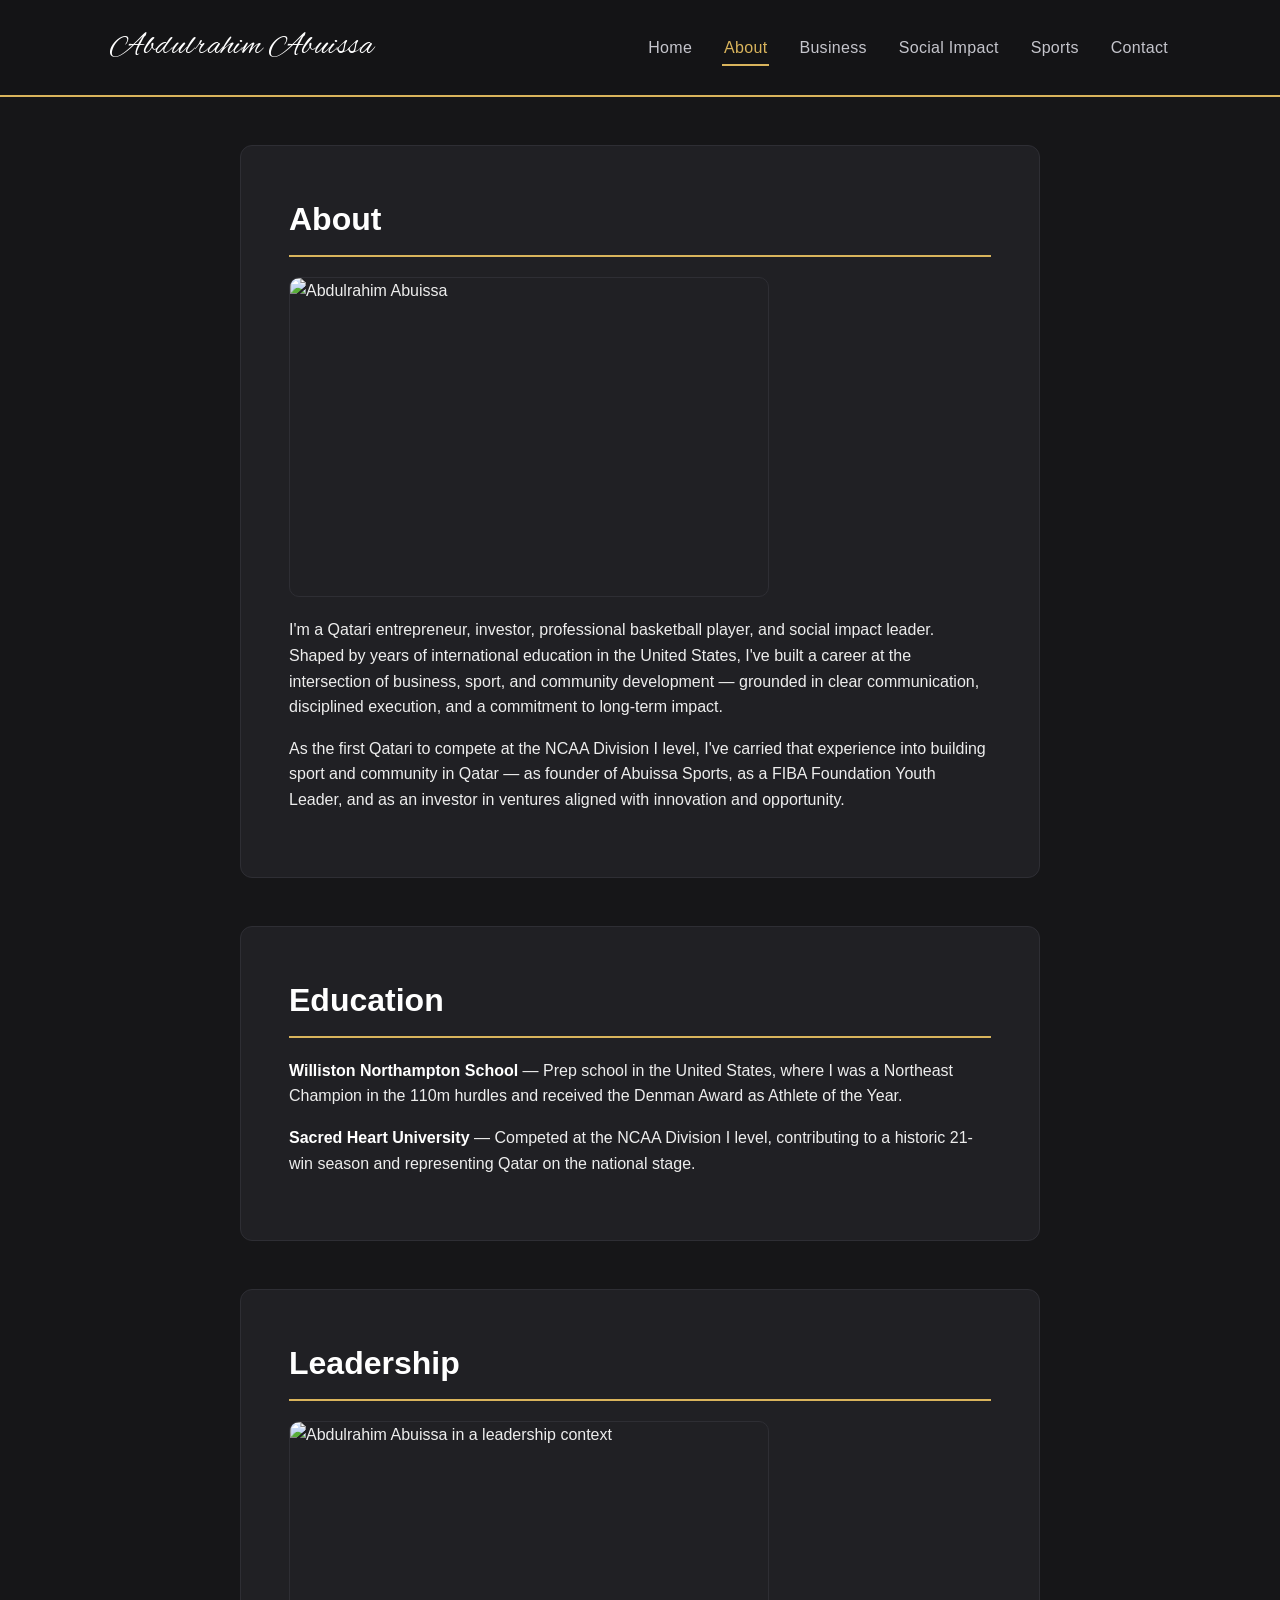
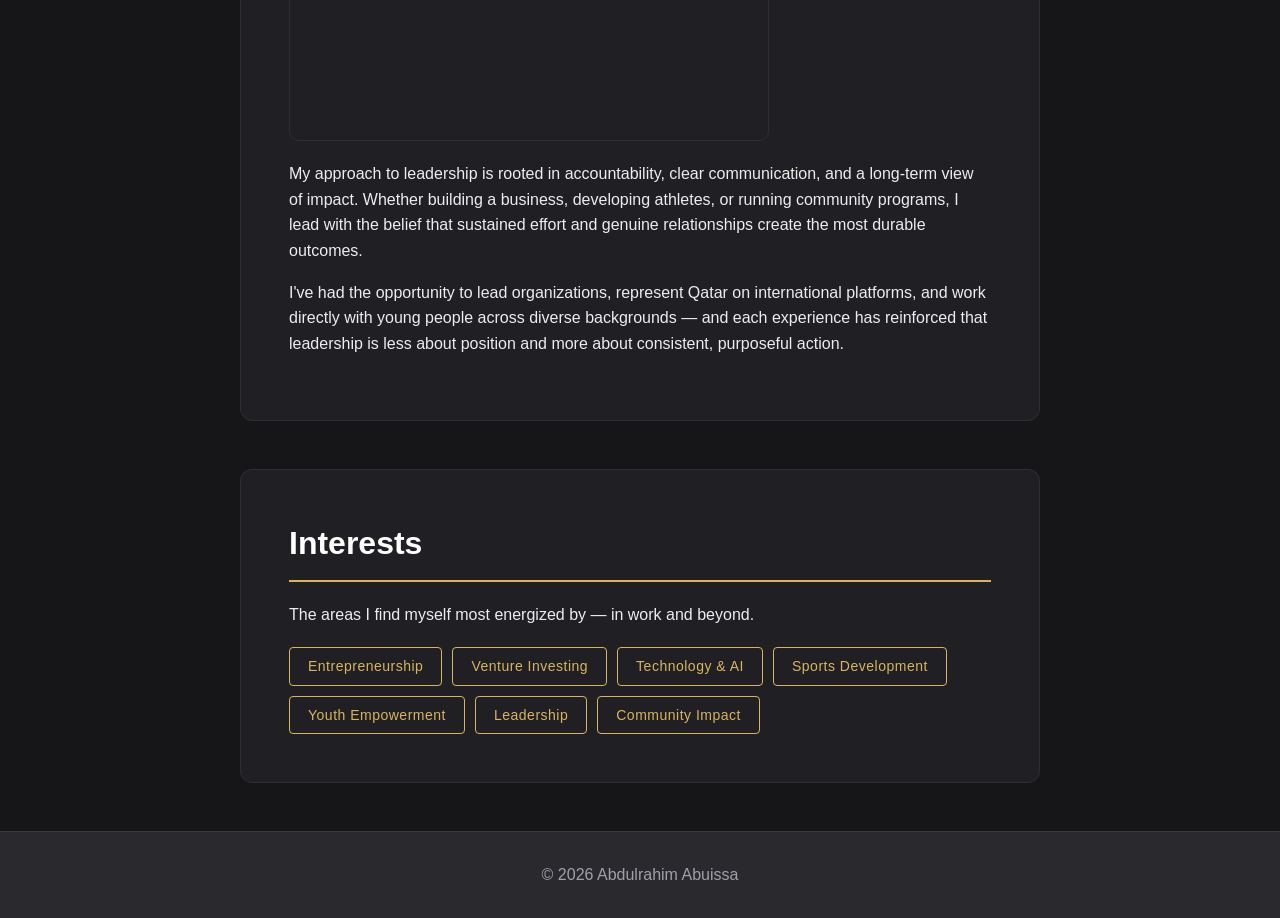
==== about.html @ ff124ee8 "add pages" ====
<!DOCTYPE html>
<html lang="en">
<head>
    <meta charset="UTF-8">
    <meta name="viewport" content="width=device-width, initial-scale=1.0">
    <title>About — Abdulrahim Abuissa</title>
    <link rel="stylesheet" href="styles.css">
    <link rel="icon" href="favicon.svg" type="image/svg+xml">
    <link href="https://fonts.googleapis.com/css2?family=Oswald:wght@600;700&family=Anton&family=Bebas+Neue&display=swap" rel="stylesheet">
    <link href="https://fonts.googleapis.com/css2?family=Alex+Brush&display=swap" rel="stylesheet">
</head>
<body>

    <header>
        <nav>
            <a href="index.html" class="logo">Abdulrahim Abuissa</a>
            <ul class="nav-links">
                <li><a href="index.html">Home</a></li>
                <li><a href="about.html" class="active">About</a></li>
                <li><a href="business.html">Business</a></li>
                <li><a href="social-impact.html">Social Impact</a></li>
                <li><a href="sports.html">Sports</a></li>
                <li><a href="contact.html">Contact</a></li>
            </ul>
        </nav>
    </header>

    <main>
        <section class="section contact-panel">
            <h2>About</h2>
            <img src="images/formal.JPG" alt="Abdulrahim Abuissa" class="about-img">
            <p>I'm a Qatari entrepreneur, investor, professional basketball player, and social impact leader. Shaped by years of international education in the United States, I've built a career at the intersection of business, sport, and community development — grounded in clear communication, disciplined execution, and a commitment to long-term impact.</p>
            <p>As the first Qatari to compete at the NCAA Division I level, I've carried that experience into building sport and community in Qatar — as founder of Abuissa Sports, as a FIBA Foundation Youth Leader, and as an investor in ventures aligned with innovation and opportunity.</p>
        </section>

        <section class="section contact-panel">
            <h2>Education</h2>
            <p><strong style="color:#FFFFFF;">Williston Northampton School</strong> — Prep school in the United States, where I was a Northeast Champion in the 110m hurdles and received the Denman Award as Athlete of the Year.</p>
            <p><strong style="color:#FFFFFF;">Sacred Heart University</strong> — Competed at the NCAA Division I level, contributing to a historic 21-win season and representing Qatar on the national stage.</p>
        </section>

        <section class="section contact-panel">
            <h2>Leadership</h2>
            <img src="images/bfg2.JPG" alt="Abdulrahim Abuissa in a leadership context" class="about-img">
            <p>My approach to leadership is rooted in accountability, clear communication, and a long-term view of impact. Whether building a business, developing athletes, or running community programs, I lead with the belief that sustained effort and genuine relationships create the most durable outcomes.</p>
            <p>I've had the opportunity to lead organizations, represent Qatar on international platforms, and work directly with young people across diverse backgrounds — and each experience has reinforced that leadership is less about position and more about consistent, purposeful action.</p>
        </section>

        <section class="section contact-panel">
            <h2>Interests</h2>
            <p>The areas I find myself most energized by — in work and beyond.</p>
            <div class="tags">
                <span class="tag">Entrepreneurship</span>
                <span class="tag">Venture Investing</span>
                <span class="tag">Technology &amp; AI</span>
                <span class="tag">Sports Development</span>
                <span class="tag">Youth Empowerment</span>
                <span class="tag">Leadership</span>
                <span class="tag">Community Impact</span>
            </div>
        </section>
    </main>

    <footer>
        <p>&copy; 2026 Abdulrahim Abuissa</p>
    </footer>

</body>
</html>
---- styles.css ----
/* ===== Base ===== */
* {
    margin: 0;
    padding: 0;
    box-sizing: border-box;
}

body {
    font-family: 'Helvetica Neue', Arial, sans-serif;
    background-color: #161618;
    color: #EDEDED;
    line-height: 1.6;
}

/* ===== Header / Nav ===== */
header {
    background-color: #141416;
    border-bottom: 2px solid #D9B45C;
    position: sticky;
    top: 0;
    z-index: 100;
}

nav {
    display: flex;
    justify-content: space-between;
    align-items: center;
    max-width: 1100px;
    margin: 0 auto;
    padding: 22px 20px;
}

.logo {
    color: #FFFFFF;
    font-family: 'Alex Brush', cursive;
    font-size: 32px;
    text-decoration: none;
    letter-spacing: 0.5px;
}

.nav-links {
    display: flex;
    list-style: none;
    gap: 28px;
    margin: 0;
    padding: 0;
}

.nav-links li {
    list-style: none;
}

.nav-links a {
    color: #C5C5CC;
    text-decoration: none;
    font-size: 16px;
    font-weight: 500;
    letter-spacing: 0.3px;
    padding: 6px 2px;
    position: relative;
    transition: color 0.2s;
}

.nav-links a:hover {
    color: #D9B45C;
}

.nav-links a::after {
    content: "";
    position: absolute;
    left: 0;
    bottom: -4px;
    width: 0;
    height: 2px;
    background-color: #D9B45C;
    transition: width 0.2s;
}

.nav-links a:hover::after {
    width: 100%;
}

.nav-links a.active {
    color: #D9B45C;
}

.nav-links a.active::after {
    width: 100%;
}
/* ===== Hero ===== */
.hero {
    max-width: 100%;
    margin: 0 auto;
    padding: 140px 20px;
    text-align: center;
    background-image: linear-gradient(rgba(20, 20, 22, 0.65), rgba(20, 20, 22, 0.78)), url('images/hero.JPG');
    background-size: cover;
    background-position: center 20%;
}

.eyebrow {
    color: #D9B45C;
    text-transform: uppercase;
    letter-spacing: 2px;
    font-size: 14px;
    margin-bottom: 16px;
}

.hero h1 {
    font-family: 'Anton', sans-serif;
    font-size: 80px;
    letter-spacing: 1px;
    text-transform: uppercase;
    color: #FFFFFF;
    margin-bottom: 16px;
}

.hero-tagline {
    font-size: 20px;
    color: #A0A0A8;
    max-width: 600px;
    margin: 0 auto 32px;
}

.btn {
    display: inline-block;
    background-color: #D9B45C;
    color: #FFFFFF;
    padding: 14px 32px;
    border-radius: 6px;
    text-decoration: none;
    font-weight: bold;
    transition: background-color 0.2s;
}

.btn:hover {
    background-color: #c75f1f;
}

/* ===== Highlights (Grid) ===== */
.highlights {
    display: grid;
    grid-template-columns: repeat(auto-fit, minmax(250px, 1fr));
    gap: 24px;
    max-width: 1100px;
    margin: 0 auto;
    padding: 0 20px 100px;
}

.card {
    background-color: #242428;
    border: 1px solid #3A3A40;
    border-top: 3px solid #D9B45C;
    border-radius: 8px;
    padding: 32px;
    text-align: center;
}

.card h3 {
    color: #D9B45C;
    font-size: 28px;
    margin-bottom: 12px;
}

.card p {
    color: #A0A0A8;
}

/* ===== Content sections (for about/contact) ===== */
.section {
    max-width: 800px;
    margin: 0 auto;
    padding: 60px 20px;
}

.section h2 {
    color: #FFFFFF;
    font-size: 32px;
    margin-bottom: 20px;
    border-bottom: 2px solid #D9B45C;
    padding-bottom: 10px;
}

.section p {
    margin-bottom: 16px;
    color: #EDEDED;
}

/* ===== Footer ===== */
footer {
    background-color: #2A2A2E;
    border-top: 1px solid #3A3A40;
    text-align: center;
    padding: 30px;
    color: #A0A0A8;
}

/* ===== Responsive ===== */
@media (max-width: 600px) {
    nav {
        flex-direction: column;
        gap: 16px;
    }

    .nav-links {
        gap: 20px;
    }

    .hero {
    max-width: 100%;
    margin: 0 auto;
    padding: 120px 20px;
    text-align: center;
    background: radial-gradient(circle at 50% 30%, #2A2A2E 0%, #161618 70%);
}

    .hero h1 {
        font-size: 42px;
    }
}
/* ===== Contact form ===== */
.contact-form {
    margin-top: 32px;
    max-width: 700px;
}

.form-row {
    display: flex;
    gap: 20px;
}

.form-field {
    flex: 1;
    display: flex;
    flex-direction: column;
    margin-bottom: 20px;
}

.contact-form label {
    color: #A0A0A8;
    font-size: 14px;
    margin-bottom: 8px;
}

.contact-form input,
.contact-form textarea {
    width: 100%;
    background-color: transparent;
    border: none;
    border-bottom: 1px solid #3A3A40;
    padding: 12px 4px;
    color: #EDEDED;
    font-family: inherit;
    font-size: 16px;
    transition: border-color 0.2s;
}

.contact-form textarea {
    resize: vertical;
}

.contact-form input:focus,
.contact-form textarea:focus {
    outline: none;
    border-bottom-color: #D9B45C;
}

.contact-form button {
    margin-top: 16px;
    border: none;
    cursor: pointer;
    font-size: 16px;
}

/* ===== Contact info / social ===== */
.contact-info {
    margin-top: 56px;
    padding-top: 32px;
    border-top: 1px solid #3A3A40;
    color: #A0A0A8;
}

.contact-info a {
    color: #D9B45C;
    text-decoration: none;
}

.contact-info a:hover {
    text-decoration: underline;
}

.social-links {
    display: flex;
    gap: 16px;
    margin-top: 20px;
}

.social-btn {
    display: inline-block;
    padding: 10px 24px;
    border: 1px solid #D9B45C;
    border-radius: 6px;
    color: #D9B45C !important;
    text-decoration: none !important;
    transition: background-color 0.2s, color 0.2s;
}

.social-btn:hover {
    background-color: #D9B45C;
    color: #FFFFFF !important;
}

/* ===== Responsive form ===== */
@media (max-width: 600px) {
    .form-row {
        flex-direction: column;
        gap: 0;
    }
}
/* ===== Contact panel ===== */
.contact-panel {
    background-color: #202024;
    border: 1px solid #2E2E34;
    border-radius: 12px;
    padding: 48px;
    margin-top: 48px;
    margin-bottom: 48px;
}
/* ===== Tags (interests) ===== */
.tags {
    display: flex;
    flex-wrap: wrap;
    gap: 10px;
    margin-top: 20px;
}

.tag {
    border: 1px solid #D9B45C;
    color: #D9B45C;
    padding: 7px 18px;
    border-radius: 4px;
    font-size: 14px;
    letter-spacing: 0.5px;
}

/* ===== Card link ===== */
.card-link {
    display: inline-block;
    color: #D9B45C;
    text-decoration: none;
    font-size: 14px;
    margin-top: 16px;
    letter-spacing: 0.3px;
}

.card-link:hover {
    text-decoration: underline;
}

/* ===== About page images ===== */
.about-img {
    width: 100%;
    max-width: 480px;
    height: 320px;
    object-fit: cover;
    border-radius: 10px;
    margin: 20px 0;
    display: block;
    border: 1px solid #2E2E34;
    object-position: top;
}
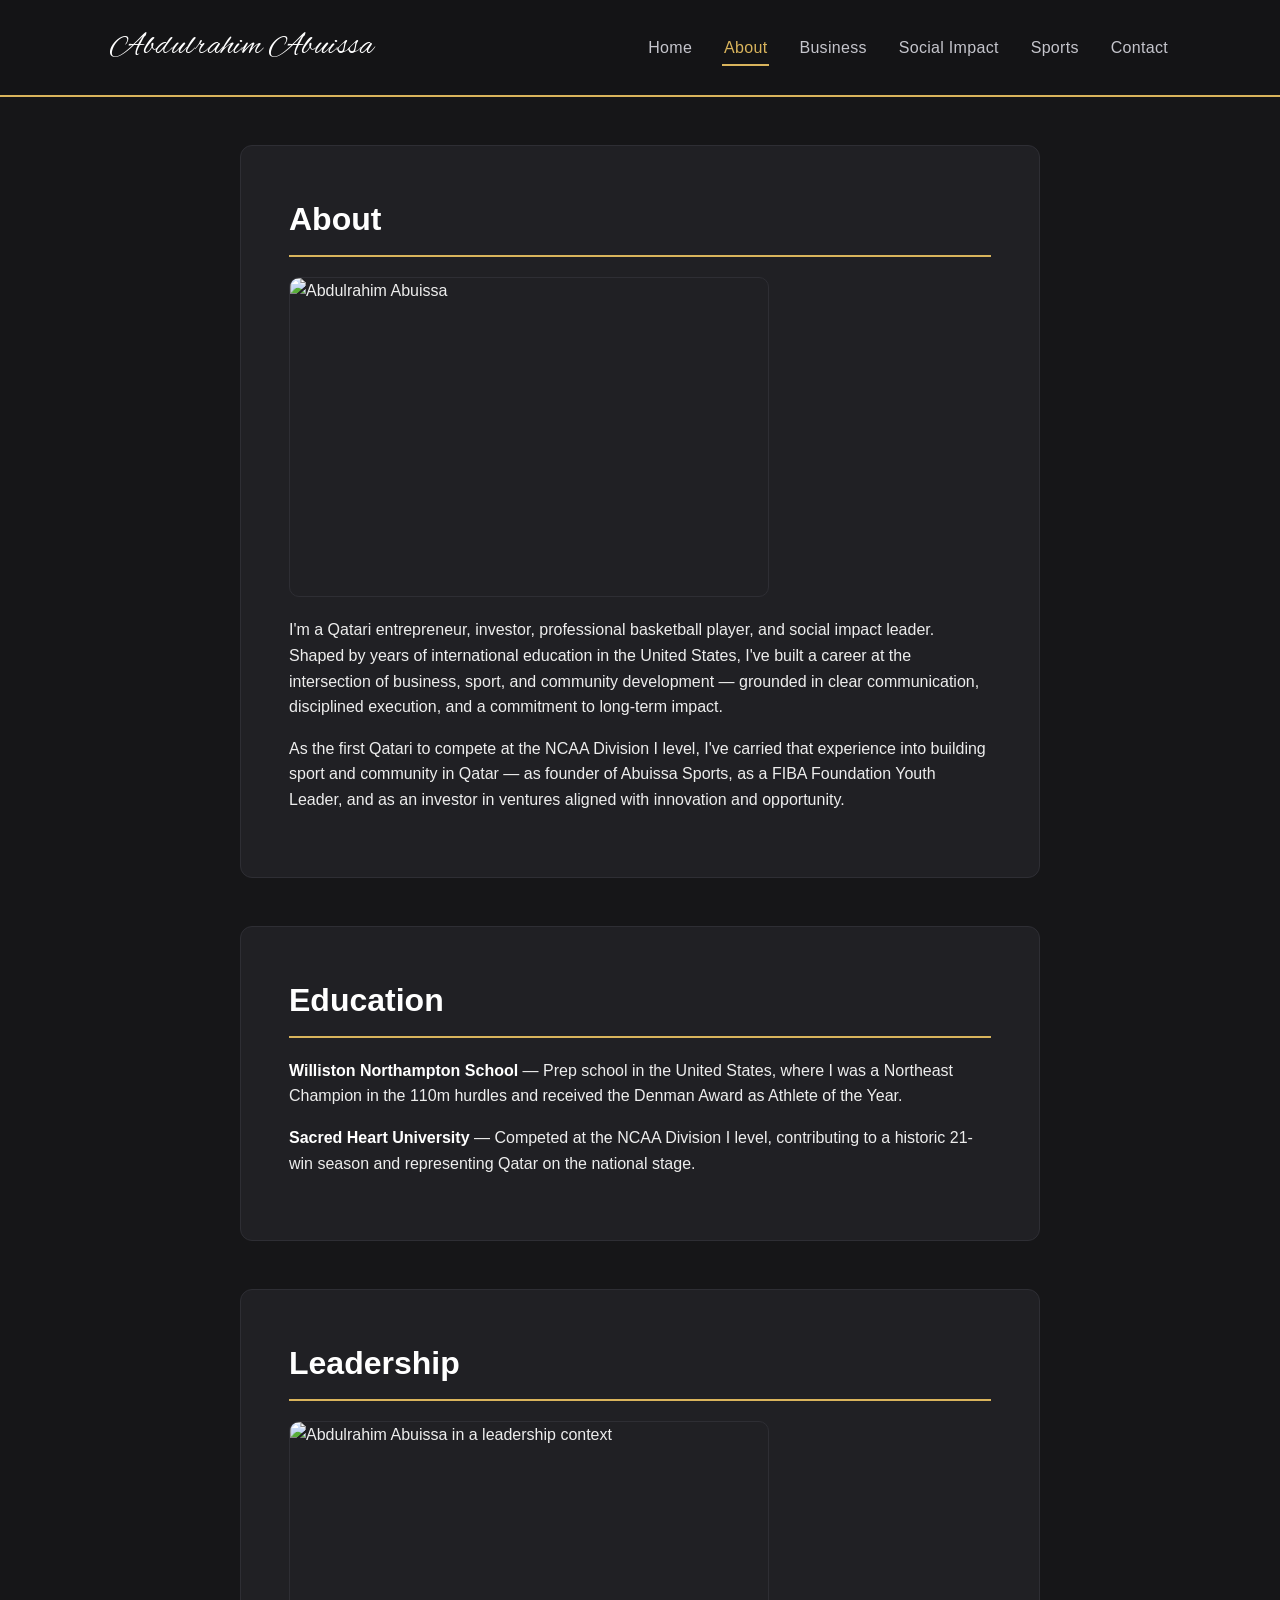
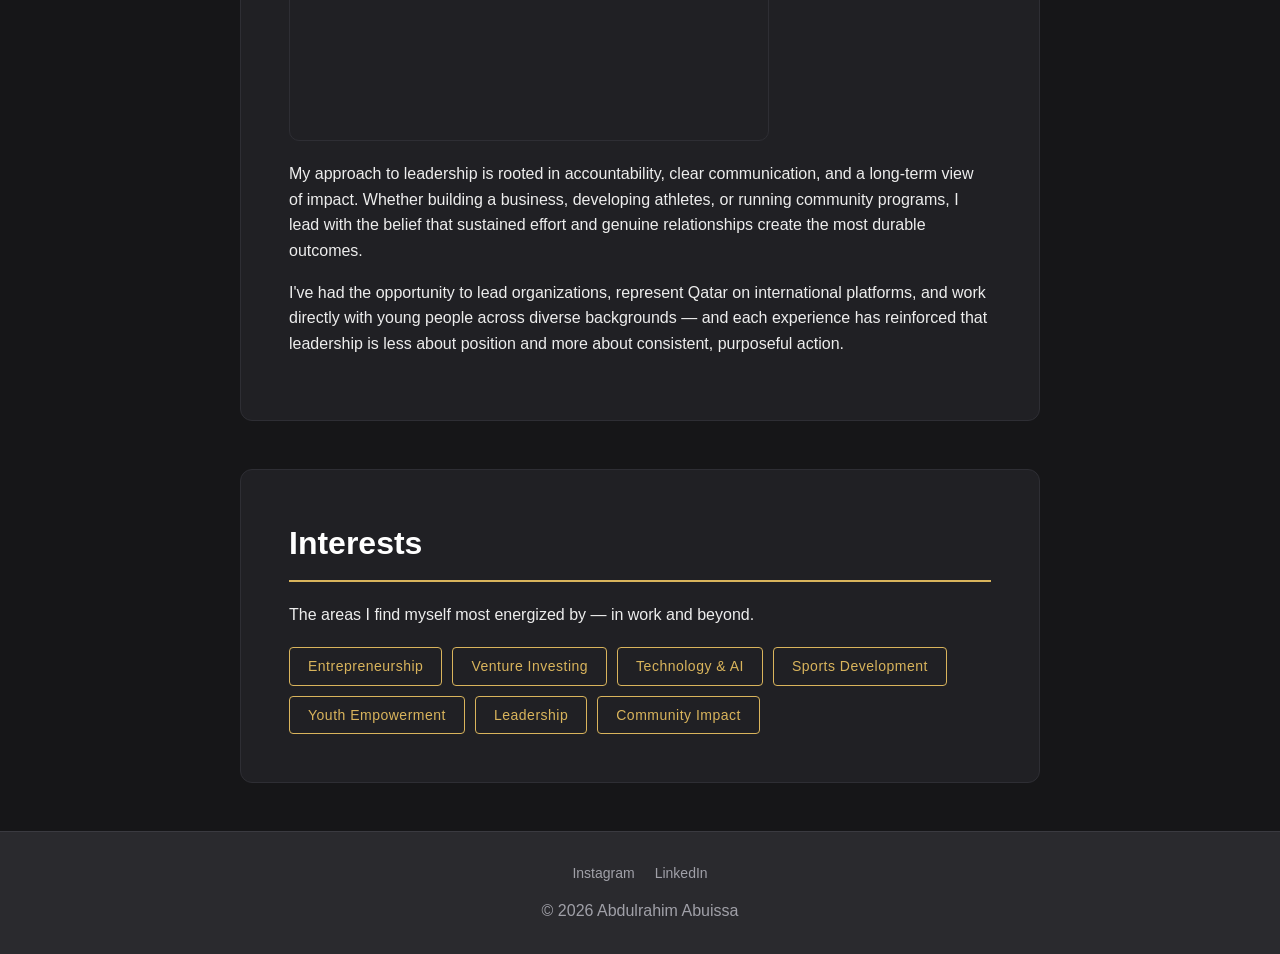
==== commit e586abcf: "footer" ====
--- a/about.html
+++ b/about.html
@@ -62,6 +62,10 @@
     </main>
 
     <footer>
+        <div class="footer-social">
+            <a href="https://www.instagram.com/abdulrahimabuissa/" target="_blank">Instagram</a>
+            <a href="https://www.linkedin.com/in/abdulrahim-abuissa-810137219/" target="_blank">LinkedIn</a>
+        </div>
         <p>&copy; 2026 Abdulrahim Abuissa</p>
     </footer>
 
--- a/styles.css
+++ b/styles.css
@@ -193,6 +193,24 @@
     text-align: center;
     padding: 30px;
     color: #A0A0A8;
+}
+
+.footer-social {
+    display: flex;
+    justify-content: center;
+    gap: 20px;
+    margin-bottom: 14px;
+}
+
+.footer-social a {
+    color: #A0A0A8;
+    text-decoration: none;
+    font-size: 14px;
+    transition: color 0.2s;
+}
+
+.footer-social a:hover {
+    color: #D9B45C;
 }
 
 /* ===== Responsive ===== */
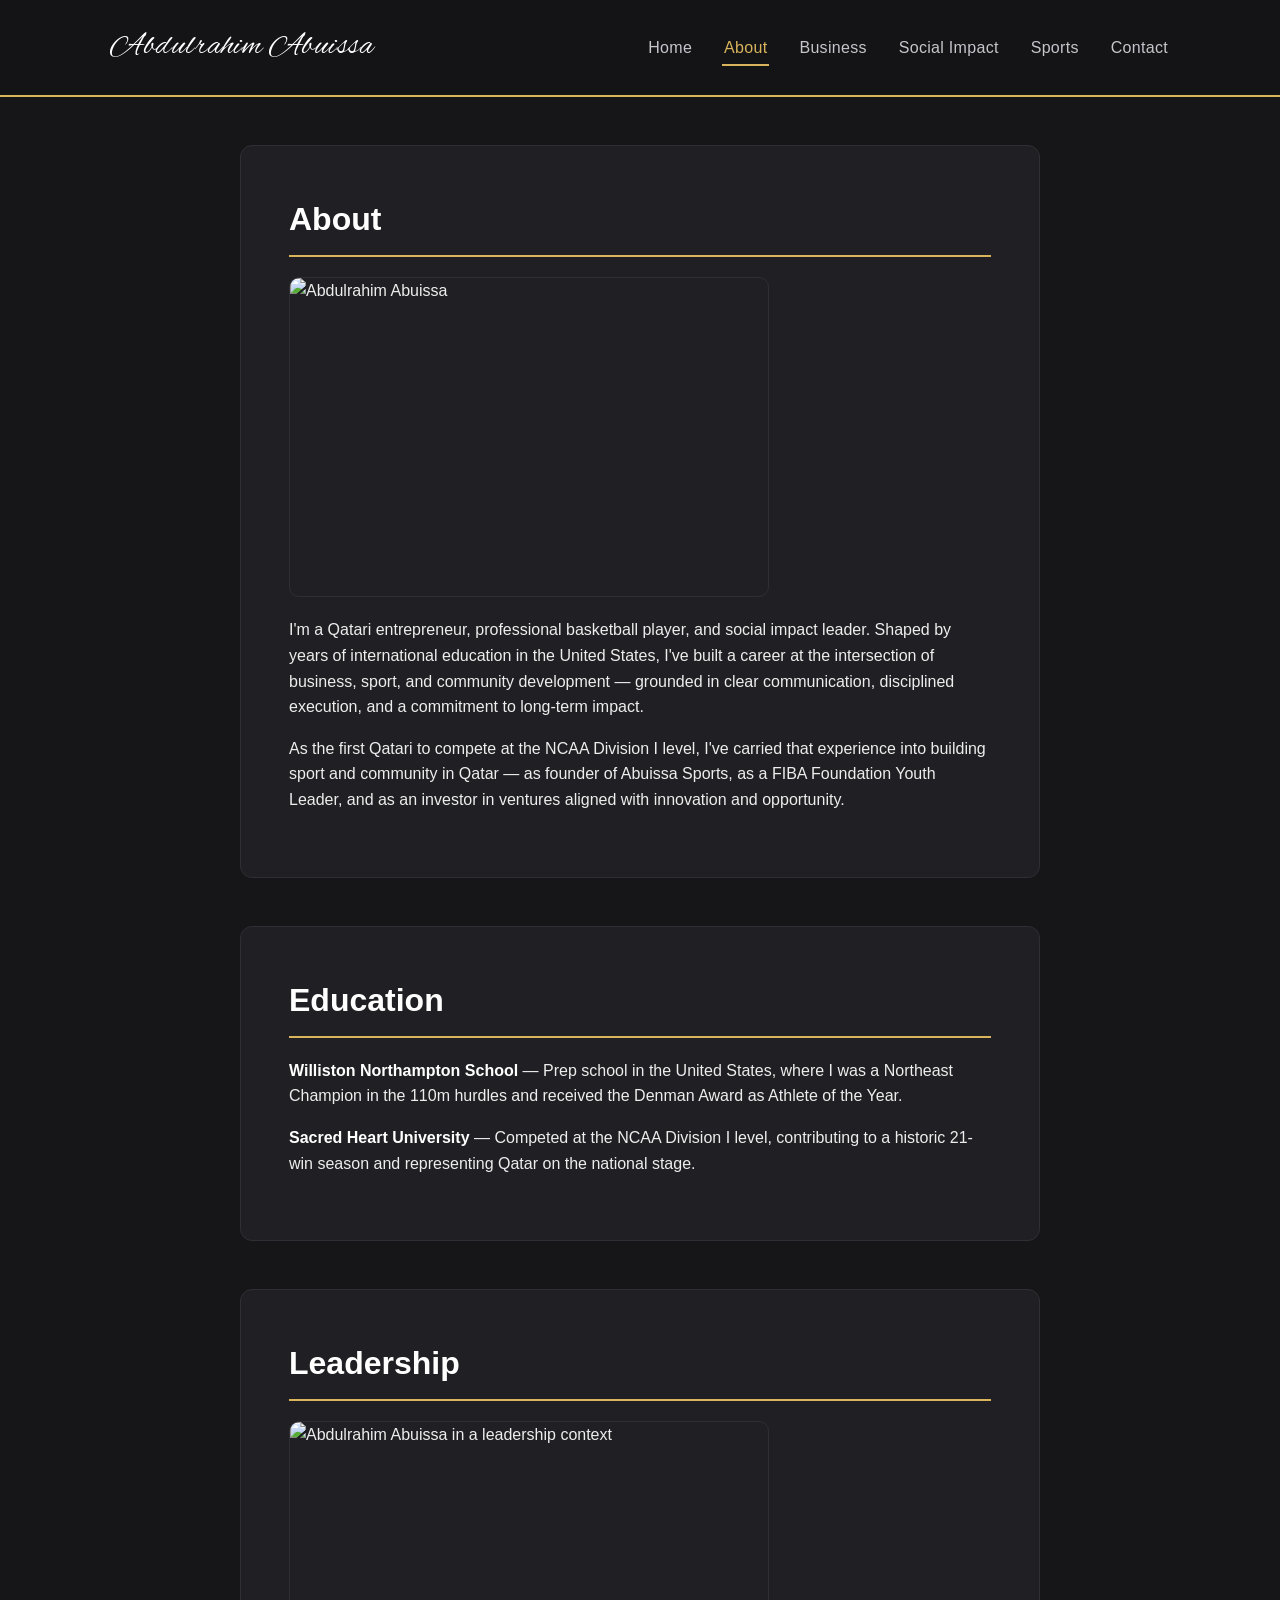
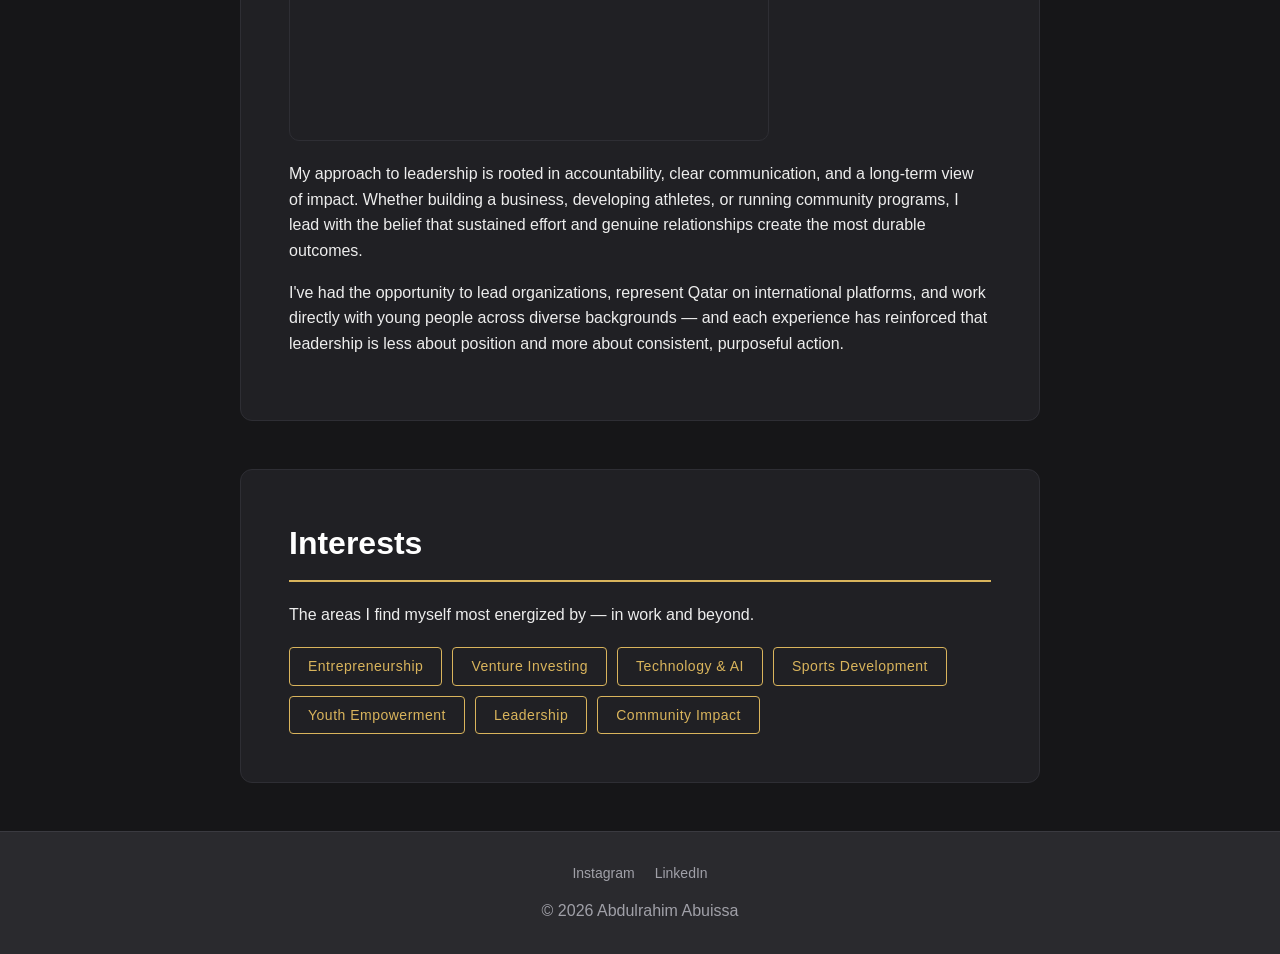
==== commit 5de40090: "delete investor" ====
--- a/about.html
+++ b/about.html
@@ -29,7 +29,7 @@
         <section class="section contact-panel">
             <h2>About</h2>
             <img src="images/formal.JPG" alt="Abdulrahim Abuissa" class="about-img">
-            <p>I'm a Qatari entrepreneur, investor, professional basketball player, and social impact leader. Shaped by years of international education in the United States, I've built a career at the intersection of business, sport, and community development — grounded in clear communication, disciplined execution, and a commitment to long-term impact.</p>
+            <p>I'm a Qatari entrepreneur, professional basketball player, and social impact leader. Shaped by years of international education in the United States, I've built a career at the intersection of business, sport, and community development — grounded in clear communication, disciplined execution, and a commitment to long-term impact.</p>
             <p>As the first Qatari to compete at the NCAA Division I level, I've carried that experience into building sport and community in Qatar — as founder of Abuissa Sports, as a FIBA Foundation Youth Leader, and as an investor in ventures aligned with innovation and opportunity.</p>
         </section>
 
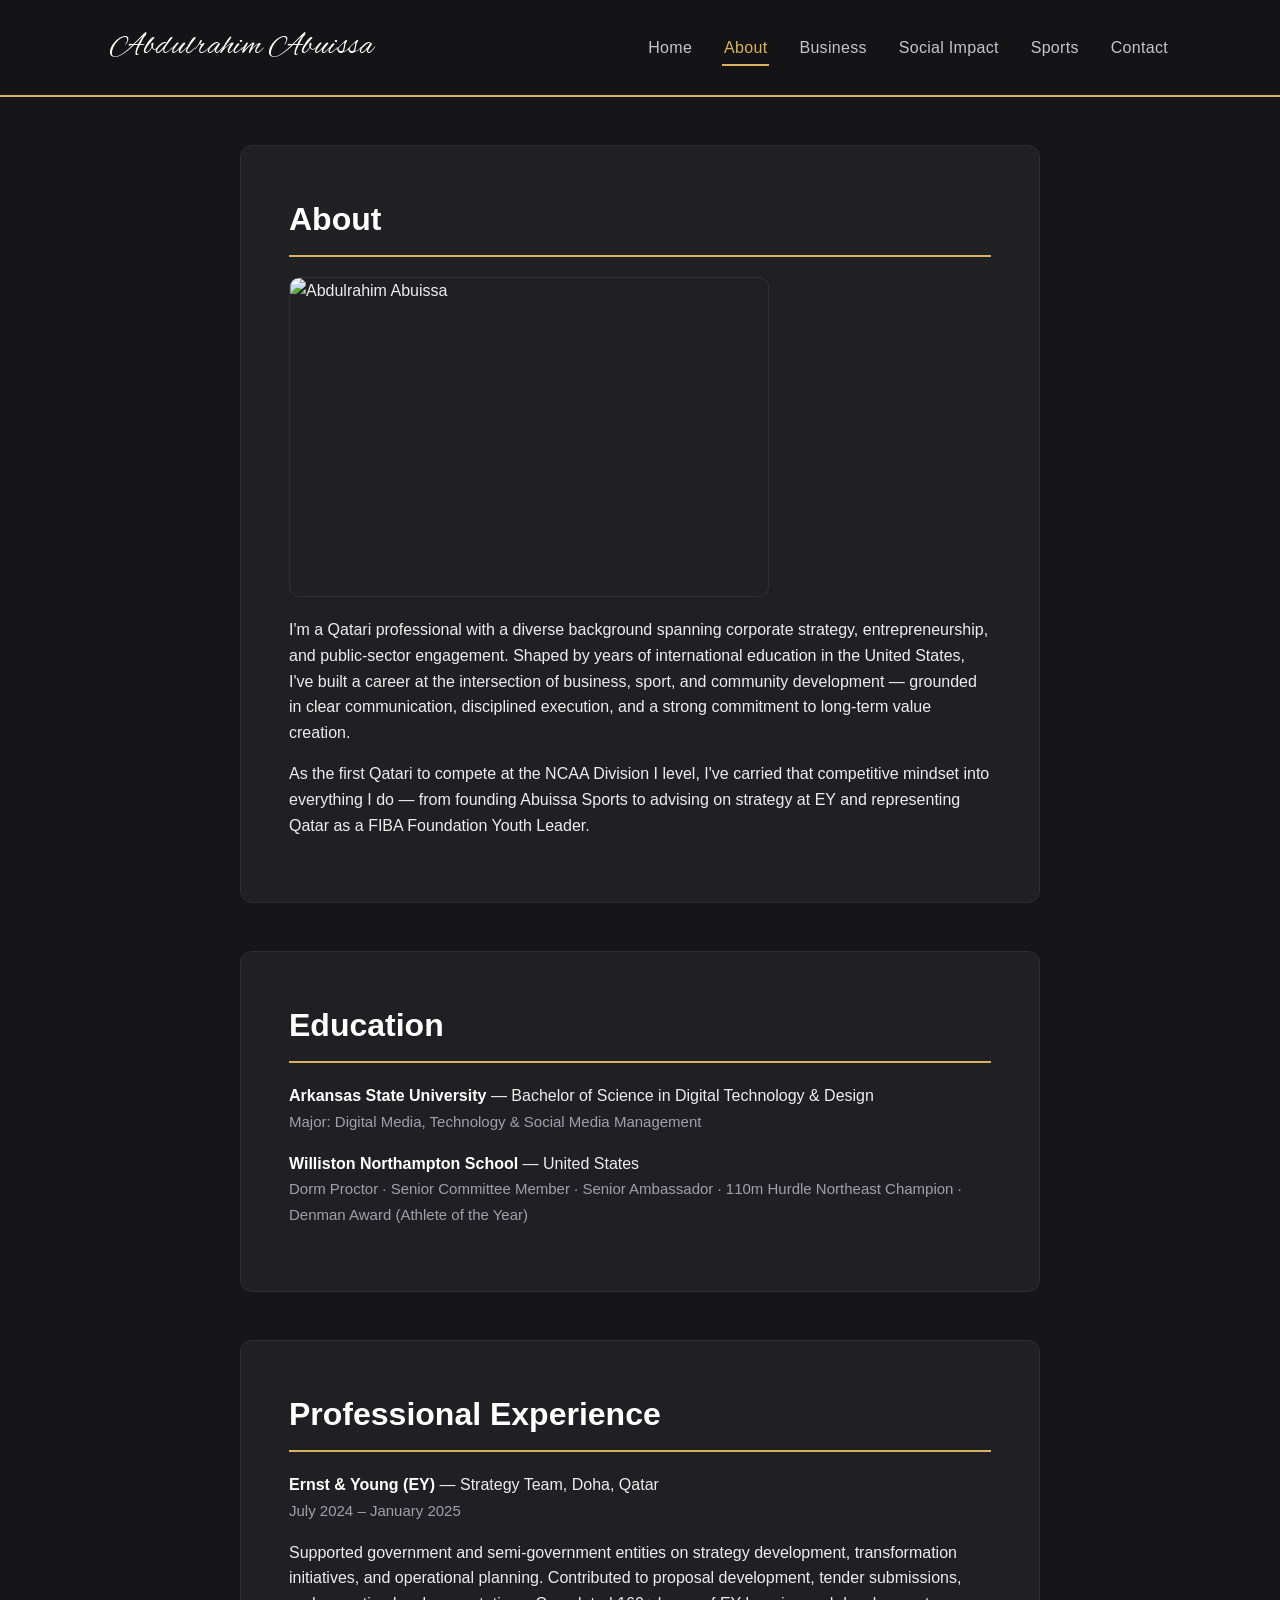
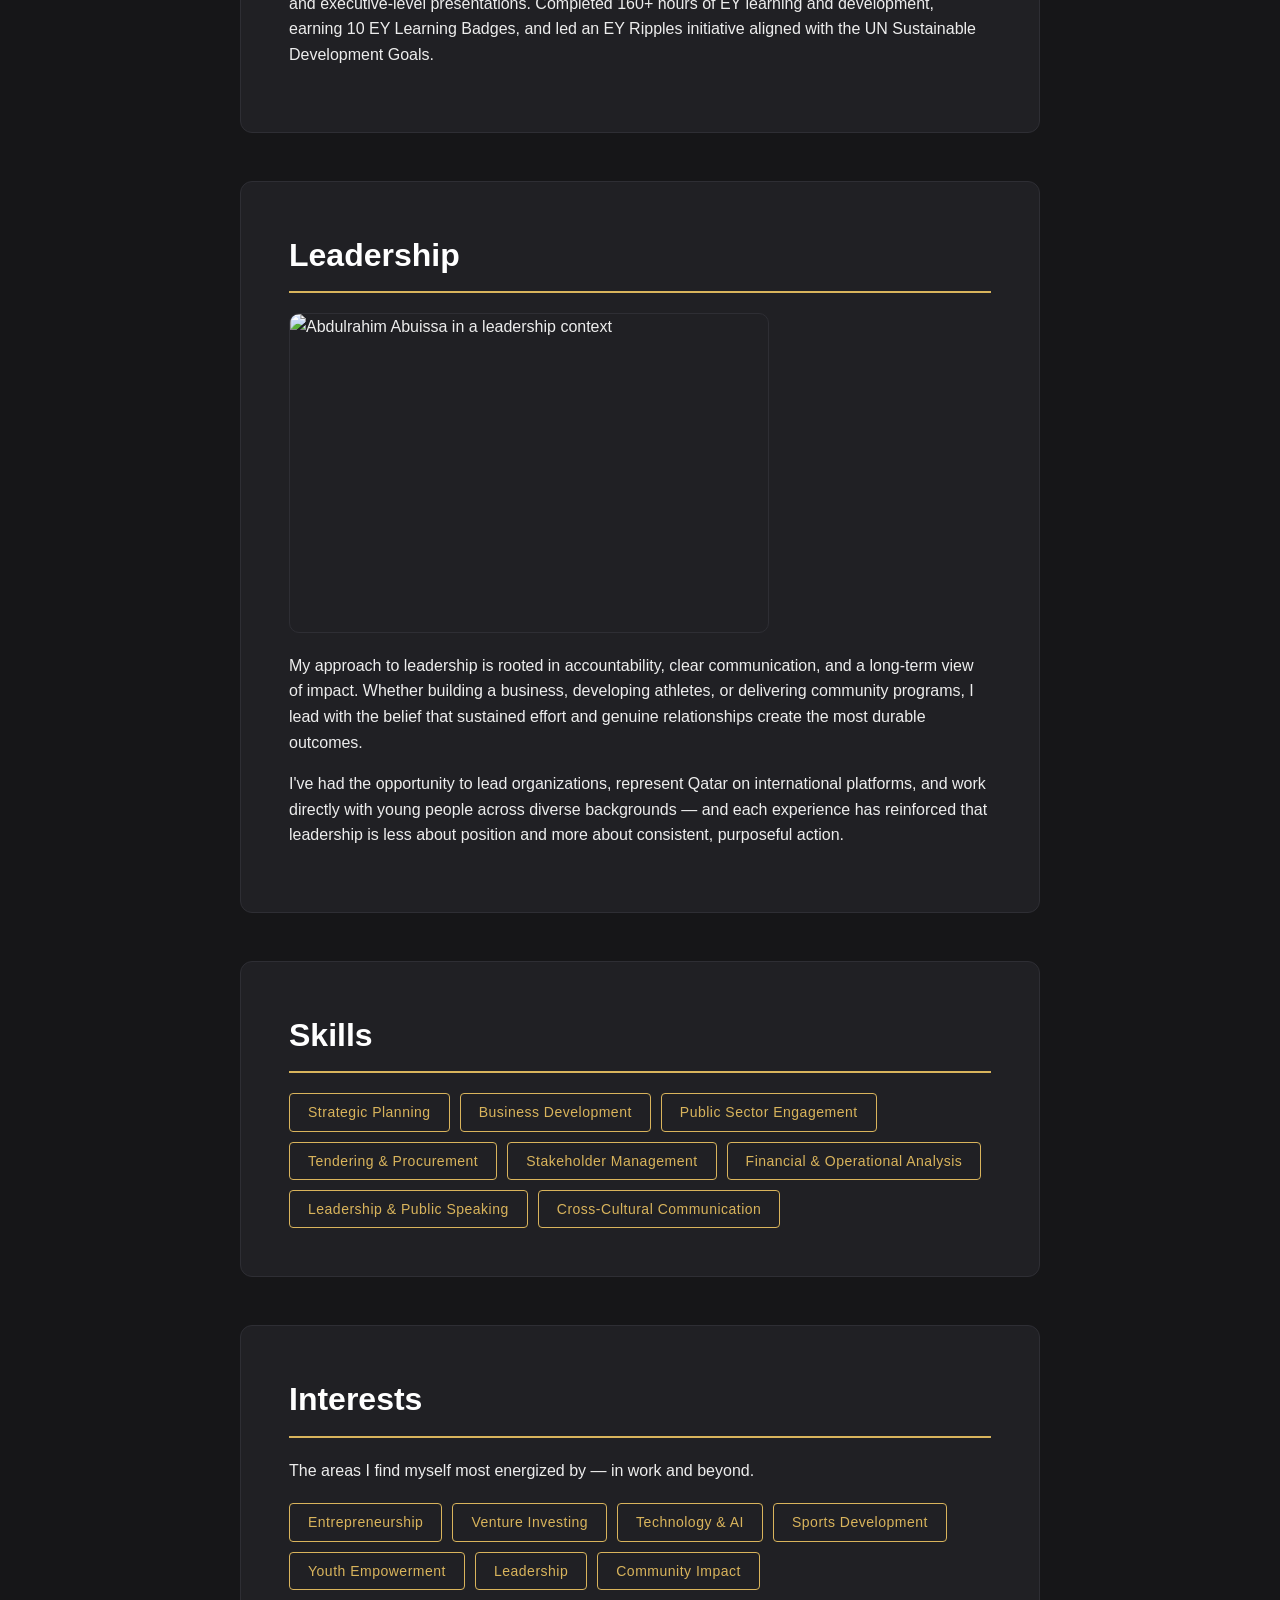
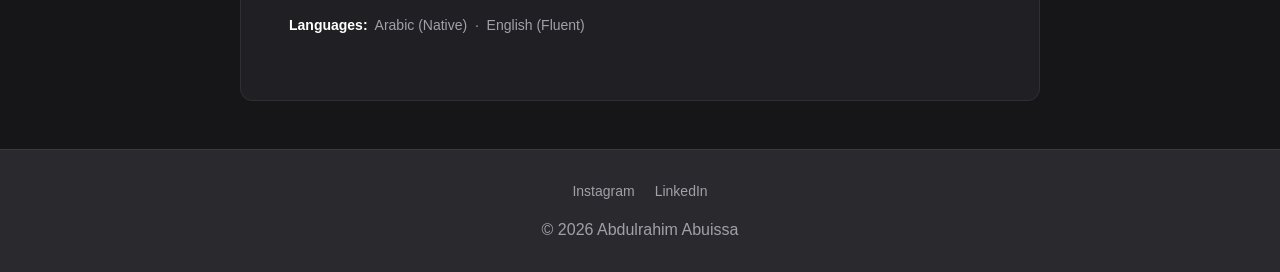
==== commit d2efba77: "cv adjustments" ====
--- a/about.html
+++ b/about.html
@@ -29,21 +29,44 @@
         <section class="section contact-panel">
             <h2>About</h2>
             <img src="images/formal.JPG" alt="Abdulrahim Abuissa" class="about-img">
-            <p>I'm a Qatari entrepreneur, professional basketball player, and social impact leader. Shaped by years of international education in the United States, I've built a career at the intersection of business, sport, and community development — grounded in clear communication, disciplined execution, and a commitment to long-term impact.</p>
-            <p>As the first Qatari to compete at the NCAA Division I level, I've carried that experience into building sport and community in Qatar — as founder of Abuissa Sports, as a FIBA Foundation Youth Leader, and as an investor in ventures aligned with innovation and opportunity.</p>
+            <p>I'm a Qatari professional with a diverse background spanning corporate strategy, entrepreneurship, and public-sector engagement. Shaped by years of international education in the United States, I've built a career at the intersection of business, sport, and community development — grounded in clear communication, disciplined execution, and a strong commitment to long-term value creation.</p>
+            <p>As the first Qatari to compete at the NCAA Division I level, I've carried that competitive mindset into everything I do — from founding Abuissa Sports to advising on strategy at EY and representing Qatar as a FIBA Foundation Youth Leader.</p>
         </section>
 
         <section class="section contact-panel">
             <h2>Education</h2>
-            <p><strong style="color:#FFFFFF;">Williston Northampton School</strong> — Prep school in the United States, where I was a Northeast Champion in the 110m hurdles and received the Denman Award as Athlete of the Year.</p>
-            <p><strong style="color:#FFFFFF;">Sacred Heart University</strong> — Competed at the NCAA Division I level, contributing to a historic 21-win season and representing Qatar on the national stage.</p>
+            <p><strong style="color:#FFFFFF;">Arkansas State University</strong> — Bachelor of Science in Digital Technology &amp; Design<br>
+            <span style="color:#A0A0A8; font-size: 15px;">Major: Digital Media, Technology &amp; Social Media Management</span></p>
+            <p><strong style="color:#FFFFFF;">Williston Northampton School</strong> — United States<br>
+            <span style="color:#A0A0A8; font-size: 15px;">Dorm Proctor · Senior Committee Member · Senior Ambassador · 110m Hurdle Northeast Champion · Denman Award (Athlete of the Year)</span></p>
+        </section>
+
+        <section class="section contact-panel">
+            <h2>Professional Experience</h2>
+            <p><strong style="color:#FFFFFF;">Ernst &amp; Young (EY)</strong> — Strategy Team, Doha, Qatar<br>
+            <span style="color:#A0A0A8; font-size: 15px;">July 2024 – January 2025</span></p>
+            <p>Supported government and semi-government entities on strategy development, transformation initiatives, and operational planning. Contributed to proposal development, tender submissions, and executive-level presentations. Completed 160+ hours of EY learning and development, earning 10 EY Learning Badges, and led an EY Ripples initiative aligned with the UN Sustainable Development Goals.</p>
         </section>
 
         <section class="section contact-panel">
             <h2>Leadership</h2>
             <img src="images/bfg2.JPG" alt="Abdulrahim Abuissa in a leadership context" class="about-img">
-            <p>My approach to leadership is rooted in accountability, clear communication, and a long-term view of impact. Whether building a business, developing athletes, or running community programs, I lead with the belief that sustained effort and genuine relationships create the most durable outcomes.</p>
+            <p>My approach to leadership is rooted in accountability, clear communication, and a long-term view of impact. Whether building a business, developing athletes, or delivering community programs, I lead with the belief that sustained effort and genuine relationships create the most durable outcomes.</p>
             <p>I've had the opportunity to lead organizations, represent Qatar on international platforms, and work directly with young people across diverse backgrounds — and each experience has reinforced that leadership is less about position and more about consistent, purposeful action.</p>
+        </section>
+
+        <section class="section contact-panel">
+            <h2>Skills</h2>
+            <div class="tags">
+                <span class="tag">Strategic Planning</span>
+                <span class="tag">Business Development</span>
+                <span class="tag">Public Sector Engagement</span>
+                <span class="tag">Tendering &amp; Procurement</span>
+                <span class="tag">Stakeholder Management</span>
+                <span class="tag">Financial &amp; Operational Analysis</span>
+                <span class="tag">Leadership &amp; Public Speaking</span>
+                <span class="tag">Cross-Cultural Communication</span>
+            </div>
         </section>
 
         <section class="section contact-panel">
@@ -58,6 +81,7 @@
                 <span class="tag">Leadership</span>
                 <span class="tag">Community Impact</span>
             </div>
+            <p style="margin-top: 24px; color:#A0A0A8; font-size: 14px;"><strong style="color:#FFFFFF;">Languages:</strong> &nbsp;Arabic (Native) &nbsp;·&nbsp; English (Fluent)</p>
         </section>
     </main>
 
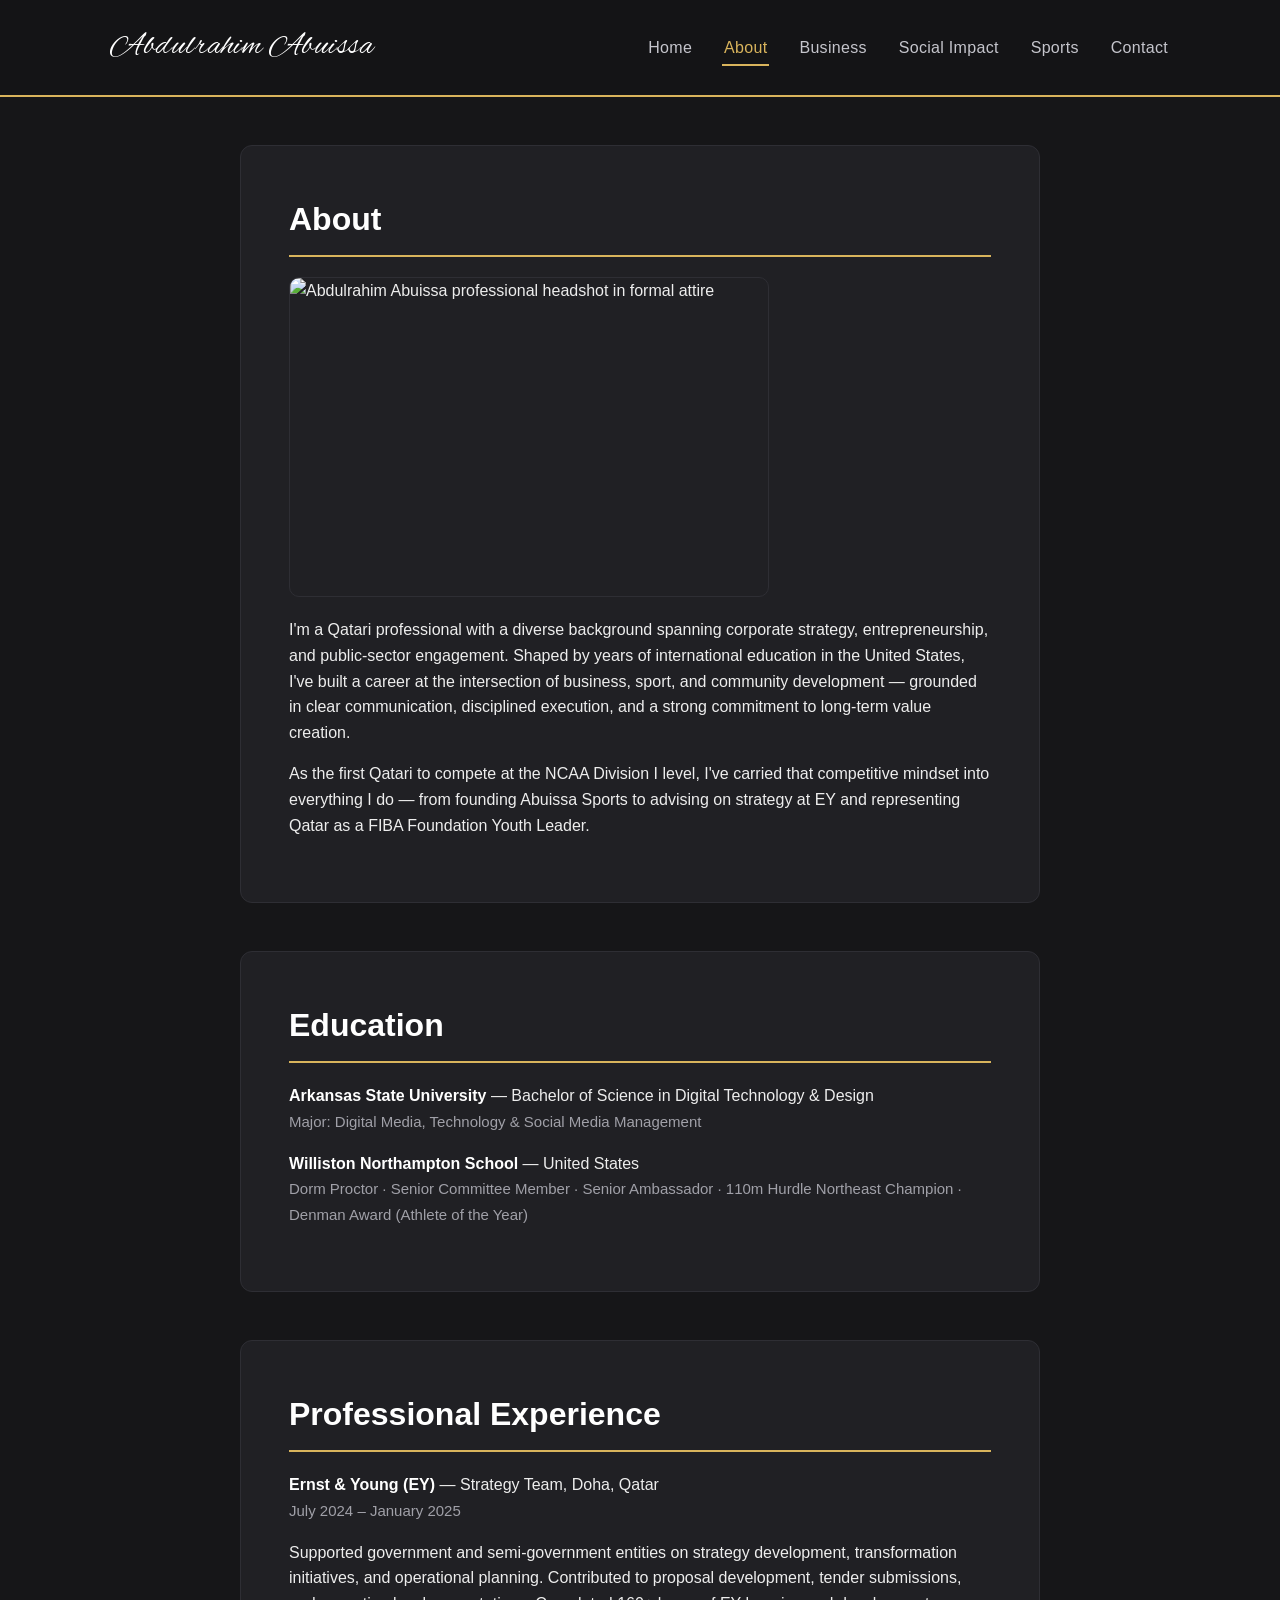
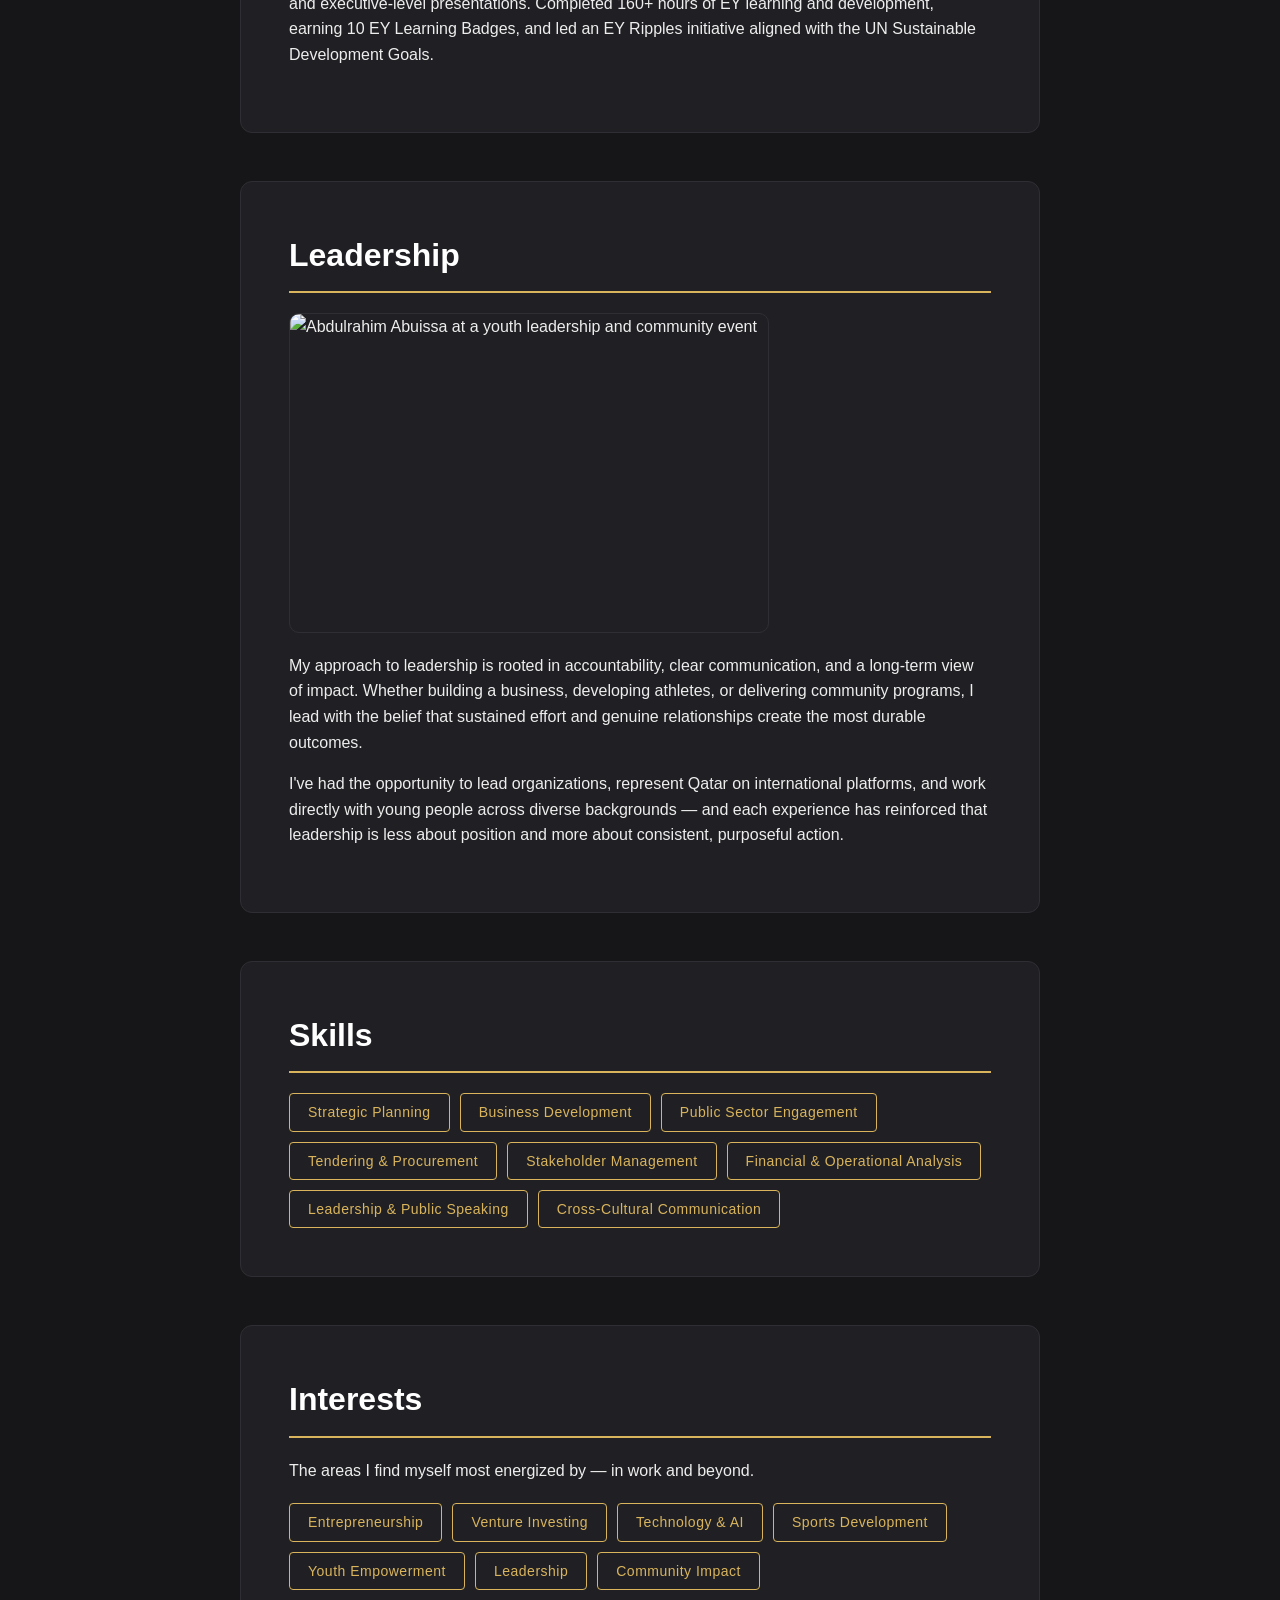
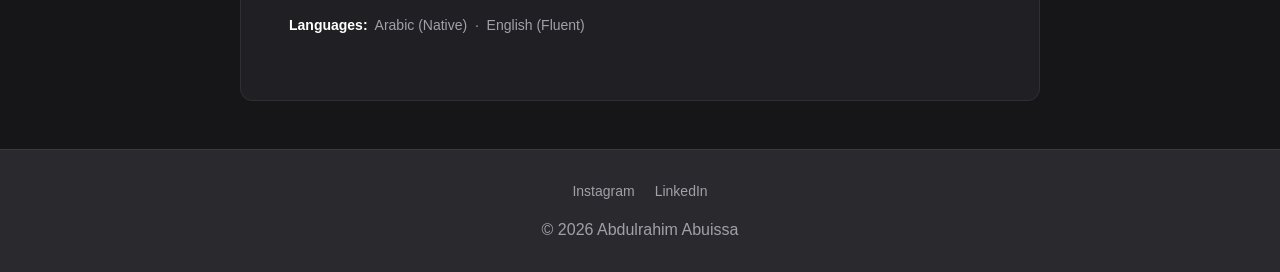
==== commit b2a3a782: "image alt text" ====
--- a/about.html
+++ b/about.html
@@ -28,7 +28,7 @@
     <main>
         <section class="section contact-panel">
             <h2>About</h2>
-            <img src="images/formal.JPG" alt="Abdulrahim Abuissa" class="about-img">
+            <img src="images/formal.JPG" alt="Abdulrahim Abuissa professional headshot in formal attire" class="about-img">
             <p>I'm a Qatari professional with a diverse background spanning corporate strategy, entrepreneurship, and public-sector engagement. Shaped by years of international education in the United States, I've built a career at the intersection of business, sport, and community development — grounded in clear communication, disciplined execution, and a strong commitment to long-term value creation.</p>
             <p>As the first Qatari to compete at the NCAA Division I level, I've carried that competitive mindset into everything I do — from founding Abuissa Sports to advising on strategy at EY and representing Qatar as a FIBA Foundation Youth Leader.</p>
         </section>
@@ -50,7 +50,7 @@
 
         <section class="section contact-panel">
             <h2>Leadership</h2>
-            <img src="images/bfg2.JPG" alt="Abdulrahim Abuissa in a leadership context" class="about-img">
+            <img src="images/bfg2.JPG" alt="Abdulrahim Abuissa at a youth leadership and community event" class="about-img">
             <p>My approach to leadership is rooted in accountability, clear communication, and a long-term view of impact. Whether building a business, developing athletes, or delivering community programs, I lead with the belief that sustained effort and genuine relationships create the most durable outcomes.</p>
             <p>I've had the opportunity to lead organizations, represent Qatar on international platforms, and work directly with young people across diverse backgrounds — and each experience has reinforced that leadership is less about position and more about consistent, purposeful action.</p>
         </section>
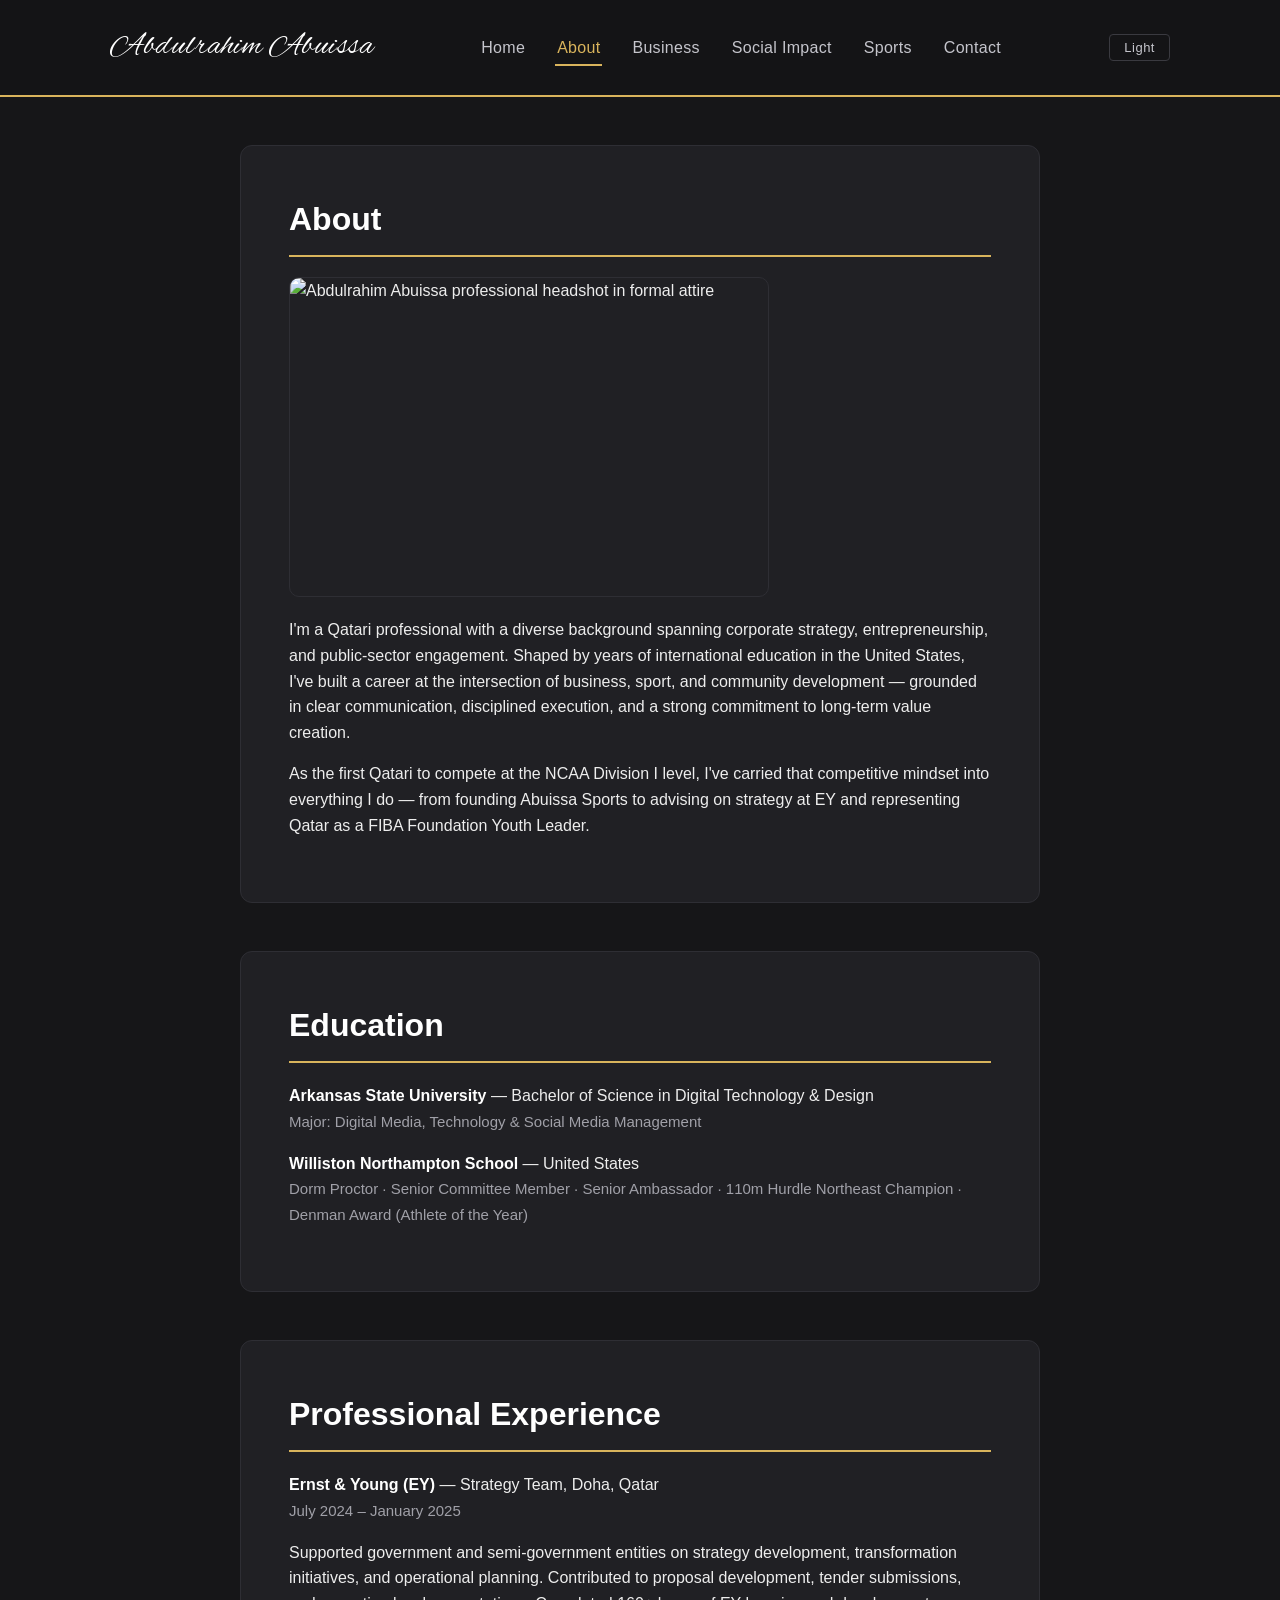
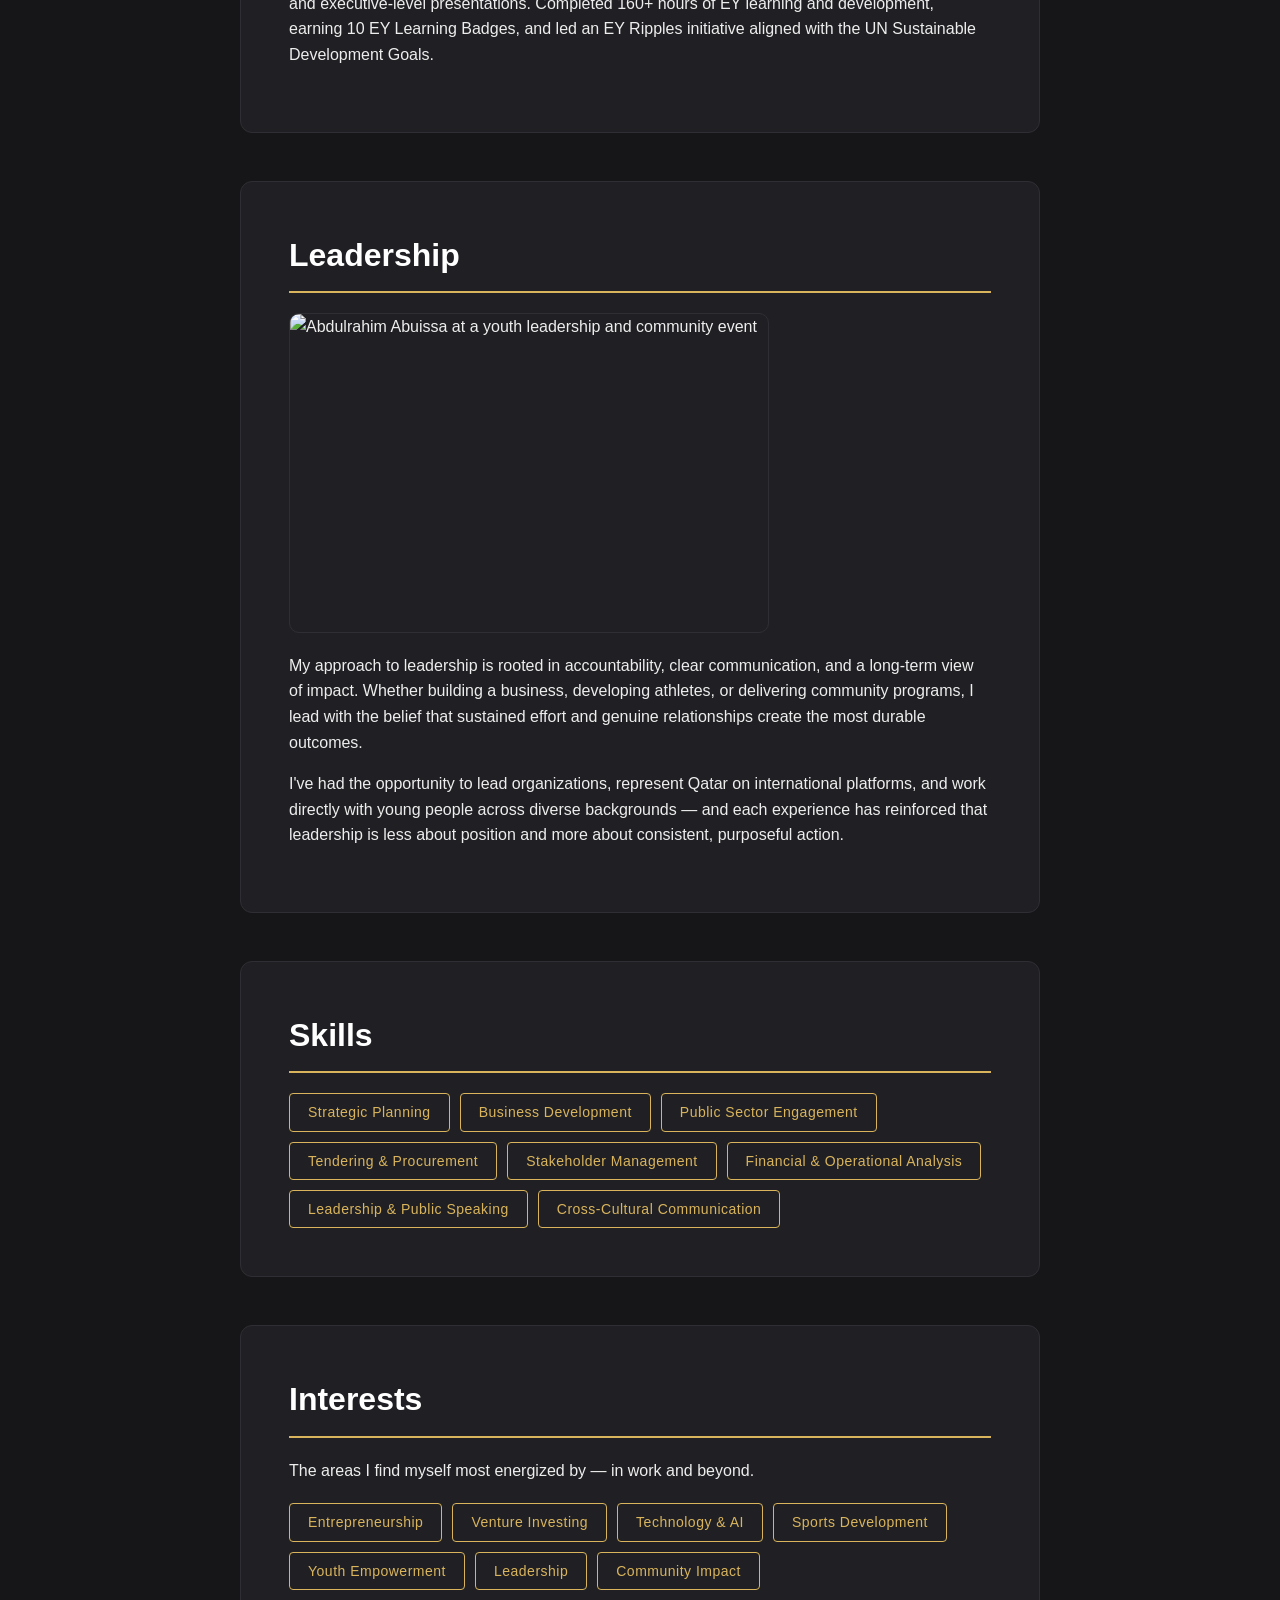
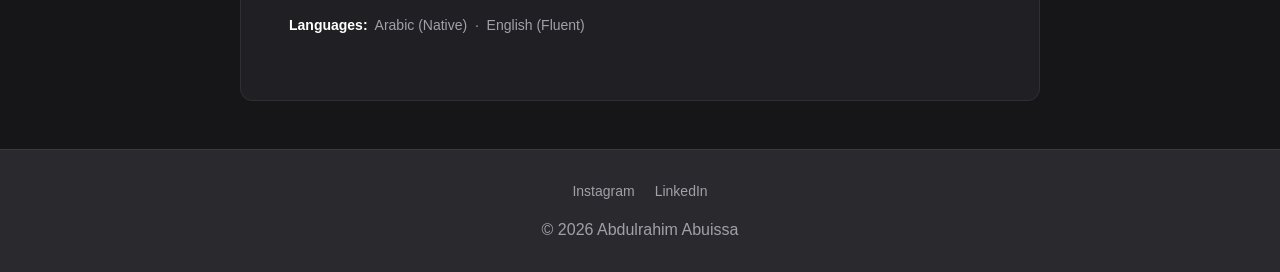
==== commit a004849d: "light/dark mode" ====
--- a/about.html
+++ b/about.html
@@ -4,6 +4,7 @@
     <meta charset="UTF-8">
     <meta name="viewport" content="width=device-width, initial-scale=1.0">
     <title>About — Abdulrahim Abuissa</title>
+    <script>document.documentElement.setAttribute('data-theme', localStorage.getItem('theme') || 'dark');</script>
     <link rel="stylesheet" href="styles.css">
     <link rel="icon" href="favicon.svg" type="image/svg+xml">
     <link href="https://fonts.googleapis.com/css2?family=Oswald:wght@600;700&family=Anton&family=Bebas+Neue&display=swap" rel="stylesheet">
@@ -22,6 +23,7 @@
                 <li><a href="sports.html">Sports</a></li>
                 <li><a href="contact.html">Contact</a></li>
             </ul>
+            <button class="theme-toggle" id="themeToggle">Light</button>
         </nav>
     </header>
 
@@ -35,16 +37,16 @@
 
         <section class="section contact-panel">
             <h2>Education</h2>
-            <p><strong style="color:#FFFFFF;">Arkansas State University</strong> — Bachelor of Science in Digital Technology &amp; Design<br>
-            <span style="color:#A0A0A8; font-size: 15px;">Major: Digital Media, Technology &amp; Social Media Management</span></p>
-            <p><strong style="color:#FFFFFF;">Williston Northampton School</strong> — United States<br>
-            <span style="color:#A0A0A8; font-size: 15px;">Dorm Proctor · Senior Committee Member · Senior Ambassador · 110m Hurdle Northeast Champion · Denman Award (Athlete of the Year)</span></p>
+            <p><strong style="color:var(--text-bright);">Arkansas State University</strong> — Bachelor of Science in Digital Technology &amp; Design<br>
+            <span style="color:var(--text-sub); font-size:15px;">Major: Digital Media, Technology &amp; Social Media Management</span></p>
+            <p><strong style="color:var(--text-bright);">Williston Northampton School</strong> — United States<br>
+            <span style="color:var(--text-sub); font-size:15px;">Dorm Proctor · Senior Committee Member · Senior Ambassador · 110m Hurdle Northeast Champion · Denman Award (Athlete of the Year)</span></p>
         </section>
 
         <section class="section contact-panel">
             <h2>Professional Experience</h2>
-            <p><strong style="color:#FFFFFF;">Ernst &amp; Young (EY)</strong> — Strategy Team, Doha, Qatar<br>
-            <span style="color:#A0A0A8; font-size: 15px;">July 2024 – January 2025</span></p>
+            <p><strong style="color:var(--text-bright);">Ernst &amp; Young (EY)</strong> — Strategy Team, Doha, Qatar<br>
+            <span style="color:var(--text-sub); font-size:15px;">July 2024 – January 2025</span></p>
             <p>Supported government and semi-government entities on strategy development, transformation initiatives, and operational planning. Contributed to proposal development, tender submissions, and executive-level presentations. Completed 160+ hours of EY learning and development, earning 10 EY Learning Badges, and led an EY Ripples initiative aligned with the UN Sustainable Development Goals.</p>
         </section>
 
@@ -81,7 +83,7 @@
                 <span class="tag">Leadership</span>
                 <span class="tag">Community Impact</span>
             </div>
-            <p style="margin-top: 24px; color:#A0A0A8; font-size: 14px;"><strong style="color:#FFFFFF;">Languages:</strong> &nbsp;Arabic (Native) &nbsp;·&nbsp; English (Fluent)</p>
+            <p style="margin-top:24px; color:var(--text-sub); font-size:14px;"><strong style="color:var(--text-bright);">Languages:</strong> &nbsp;Arabic (Native) &nbsp;·&nbsp; English (Fluent)</p>
         </section>
     </main>
 
@@ -93,5 +95,6 @@
         <p>&copy; 2026 Abdulrahim Abuissa</p>
     </footer>
 
+    <script src="main.js"></script>
 </body>
 </html>
--- a/styles.css
+++ b/styles.css
@@ -1,3 +1,44 @@
+/* ===== Variables ===== */
+:root {
+    --bg: #161618;
+    --bg-card: #242428;
+    --bg-panel: #202024;
+    --bg-header: #141416;
+    --bg-footer: #2A2A2E;
+    --text: #EDEDED;
+    --text-bright: #FFFFFF;
+    --text-sub: #A0A0A8;
+    --text-nav: #C5C5CC;
+    --border: #3A3A40;
+    --border-panel: #2E2E34;
+    --accent: #D9B45C;
+    --btn-text: #1A1A1A;
+    --tag-hover-text: #1A1A1A;
+    --shadow-hover: 0 12px 32px rgba(0, 0, 0, 0.35);
+    --hero-overlay: linear-gradient(rgba(20, 20, 22, 0.65), rgba(20, 20, 22, 0.78));
+    --hero-mobile-bg: radial-gradient(circle at 50% 30%, #2A2A2E 0%, #161618 70%);
+}
+
+[data-theme="light"] {
+    --bg: #F7F4EF;
+    --bg-card: #FFFFFF;
+    --bg-panel: #FFFFFF;
+    --bg-header: #FFFFFF;
+    --bg-footer: #EDE8E0;
+    --text: #2A2A2A;
+    --text-bright: #1A1A1A;
+    --text-sub: #777777;
+    --text-nav: #555555;
+    --border: #DDD8CE;
+    --border-panel: #DDD8CE;
+    --accent: #B8860B;
+    --btn-text: #FFFFFF;
+    --tag-hover-text: #FFFFFF;
+    --shadow-hover: 0 12px 32px rgba(0, 0, 0, 0.12);
+    --hero-overlay: linear-gradient(rgba(20, 20, 22, 0.55), rgba(20, 20, 22, 0.68));
+    --hero-mobile-bg: radial-gradient(circle at 50% 30%, #E8E0D0 0%, #F7F4EF 70%);
+}
+
 /* ===== Base ===== */
 * {
     margin: 0;
@@ -5,20 +46,26 @@
     box-sizing: border-box;
 }
 
+html {
+    scroll-behavior: smooth;
+}
+
 body {
     font-family: 'Helvetica Neue', Arial, sans-serif;
-    background-color: #161618;
-    color: #EDEDED;
+    background-color: var(--bg);
+    color: var(--text);
     line-height: 1.6;
+    transition: background-color 0.3s ease, color 0.3s ease;
 }
 
 /* ===== Header / Nav ===== */
 header {
-    background-color: #141416;
-    border-bottom: 2px solid #D9B45C;
+    background-color: var(--bg-header);
+    border-bottom: 2px solid var(--accent);
     position: sticky;
     top: 0;
     z-index: 100;
+    transition: background-color 0.3s ease, border-color 0.3s ease;
 }
 
 nav {
@@ -31,11 +78,12 @@
 }
 
 .logo {
-    color: #FFFFFF;
+    color: var(--text-bright);
     font-family: 'Alex Brush', cursive;
     font-size: 32px;
     text-decoration: none;
     letter-spacing: 0.5px;
+    transition: color 0.3s ease;
 }
 
 .nav-links {
@@ -51,7 +99,7 @@
 }
 
 .nav-links a {
-    color: #C5C5CC;
+    color: var(--text-nav);
     text-decoration: none;
     font-size: 16px;
     font-weight: 500;
@@ -62,7 +110,7 @@
 }
 
 .nav-links a:hover {
-    color: #D9B45C;
+    color: var(--accent);
 }
 
 .nav-links a::after {
@@ -72,7 +120,7 @@
     bottom: -4px;
     width: 0;
     height: 2px;
-    background-color: #D9B45C;
+    background-color: var(--accent);
     transition: width 0.2s;
 }
 
@@ -81,19 +129,40 @@
 }
 
 .nav-links a.active {
-    color: #D9B45C;
+    color: var(--accent);
 }
 
 .nav-links a.active::after {
     width: 100%;
 }
+
+/* ===== Theme toggle ===== */
+.theme-toggle {
+    background: none;
+    border: 1px solid var(--border);
+    color: var(--text-nav);
+    padding: 5px 14px;
+    border-radius: 4px;
+    cursor: pointer;
+    font-size: 13px;
+    font-family: inherit;
+    letter-spacing: 0.5px;
+    transition: border-color 0.2s, color 0.2s;
+    white-space: nowrap;
+}
+
+.theme-toggle:hover {
+    border-color: var(--accent);
+    color: var(--accent);
+}
+
 /* ===== Hero ===== */
 .hero {
     max-width: 100%;
     margin: 0 auto;
     padding: 140px 20px;
     text-align: center;
-    background-image: linear-gradient(rgba(20, 20, 22, 0.65), rgba(20, 20, 22, 0.78)), url('images/hero.JPG');
+    background-image: var(--hero-overlay), url('images/hero.JPG');
     background-size: cover;
     background-position: center 20%;
 }
@@ -117,24 +186,25 @@
 
 .hero-tagline {
     font-size: 20px;
-    color: #A0A0A8;
+    color: #C8C8CC;
     max-width: 600px;
     margin: 0 auto 32px;
 }
 
 .btn {
     display: inline-block;
-    background-color: #D9B45C;
-    color: #FFFFFF;
+    background-color: var(--accent);
+    color: var(--btn-text);
     padding: 14px 32px;
     border-radius: 6px;
     text-decoration: none;
     font-weight: bold;
-    transition: background-color 0.2s;
+    transition: background-color 0.2s, color 0.2s;
 }
 
 .btn:hover {
     background-color: #c75f1f;
+    color: #FFFFFF;
 }
 
 /* ===== Highlights (Grid) ===== */
@@ -144,26 +214,32 @@
     gap: 24px;
     max-width: 1100px;
     margin: 0 auto;
-    padding: 0 20px 100px;
+    padding: 60px 20px 100px;
 }
 
 .card {
-    background-color: #242428;
-    border: 1px solid #3A3A40;
-    border-top: 3px solid #D9B45C;
+    background-color: var(--bg-card);
+    border: 1px solid var(--border);
+    border-top: 3px solid var(--accent);
     border-radius: 8px;
     padding: 32px;
     text-align: center;
+    transition: transform 0.25s ease, box-shadow 0.25s ease, background-color 0.3s ease, border-color 0.3s ease;
+}
+
+.card:hover {
+    transform: translateY(-5px);
+    box-shadow: var(--shadow-hover);
 }
 
 .card h3 {
-    color: #D9B45C;
+    color: var(--accent);
     font-size: 28px;
     margin-bottom: 12px;
 }
 
 .card p {
-    color: #A0A0A8;
+    color: var(--text-sub);
 }
 
 /* ===== Content sections (for about/contact) ===== */
@@ -174,25 +250,27 @@
 }
 
 .section h2 {
-    color: #FFFFFF;
+    color: var(--text-bright);
     font-size: 32px;
     margin-bottom: 20px;
-    border-bottom: 2px solid #D9B45C;
+    border-bottom: 2px solid var(--accent);
     padding-bottom: 10px;
+    transition: color 0.3s ease;
 }
 
 .section p {
     margin-bottom: 16px;
-    color: #EDEDED;
+    color: var(--text);
 }
 
 /* ===== Footer ===== */
 footer {
-    background-color: #2A2A2E;
-    border-top: 1px solid #3A3A40;
+    background-color: var(--bg-footer);
+    border-top: 1px solid var(--border);
     text-align: center;
     padding: 30px;
-    color: #A0A0A8;
+    color: var(--text-sub);
+    transition: background-color 0.3s ease;
 }
 
 .footer-social {
@@ -203,14 +281,14 @@
 }
 
 .footer-social a {
-    color: #A0A0A8;
+    color: var(--text-sub);
     text-decoration: none;
     font-size: 14px;
     transition: color 0.2s;
 }
 
 .footer-social a:hover {
-    color: #D9B45C;
+    color: var(--accent);
 }
 
 /* ===== Responsive ===== */
@@ -225,17 +303,18 @@
     }
 
     .hero {
-    max-width: 100%;
-    margin: 0 auto;
-    padding: 120px 20px;
-    text-align: center;
-    background: radial-gradient(circle at 50% 30%, #2A2A2E 0%, #161618 70%);
-}
+        max-width: 100%;
+        margin: 0 auto;
+        padding: 120px 20px;
+        text-align: center;
+        background: var(--hero-mobile-bg);
+    }
 
     .hero h1 {
         font-size: 42px;
     }
 }
+
 /* ===== Contact form ===== */
 .contact-form {
     margin-top: 32px;
@@ -255,7 +334,7 @@
 }
 
 .contact-form label {
-    color: #A0A0A8;
+    color: var(--text-sub);
     font-size: 14px;
     margin-bottom: 8px;
 }
@@ -265,9 +344,9 @@
     width: 100%;
     background-color: transparent;
     border: none;
-    border-bottom: 1px solid #3A3A40;
+    border-bottom: 1px solid var(--border);
     padding: 12px 4px;
-    color: #EDEDED;
+    color: var(--text);
     font-family: inherit;
     font-size: 16px;
     transition: border-color 0.2s;
@@ -280,7 +359,7 @@
 .contact-form input:focus,
 .contact-form textarea:focus {
     outline: none;
-    border-bottom-color: #D9B45C;
+    border-bottom-color: var(--accent);
 }
 
 .contact-form button {
@@ -294,12 +373,12 @@
 .contact-info {
     margin-top: 56px;
     padding-top: 32px;
-    border-top: 1px solid #3A3A40;
-    color: #A0A0A8;
+    border-top: 1px solid var(--border);
+    color: var(--text-sub);
 }
 
 .contact-info a {
-    color: #D9B45C;
+    color: var(--accent);
     text-decoration: none;
 }
 
@@ -316,15 +395,15 @@
 .social-btn {
     display: inline-block;
     padding: 10px 24px;
-    border: 1px solid #D9B45C;
+    border: 1px solid var(--accent);
     border-radius: 6px;
-    color: #D9B45C !important;
+    color: var(--accent) !important;
     text-decoration: none !important;
     transition: background-color 0.2s, color 0.2s;
 }
 
 .social-btn:hover {
-    background-color: #D9B45C;
+    background-color: var(--accent);
     color: #FFFFFF !important;
 }
 
@@ -335,16 +414,19 @@
         gap: 0;
     }
 }
+
 /* ===== Contact panel ===== */
 .contact-panel {
-    background-color: #202024;
-    border: 1px solid #2E2E34;
+    background-color: var(--bg-panel);
+    border: 1px solid var(--border-panel);
     border-radius: 12px;
     padding: 48px;
     margin-top: 48px;
     margin-bottom: 48px;
-}
-/* ===== Tags (interests) ===== */
+    transition: background-color 0.3s ease, border-color 0.3s ease;
+}
+
+/* ===== Tags ===== */
 .tags {
     display: flex;
     flex-wrap: wrap;
@@ -353,18 +435,36 @@
 }
 
 .tag {
-    border: 1px solid #D9B45C;
-    color: #D9B45C;
+    border: 1px solid var(--accent);
+    color: var(--accent);
     padding: 7px 18px;
     border-radius: 4px;
     font-size: 14px;
     letter-spacing: 0.5px;
+    transition: background-color 0.2s ease, color 0.2s ease;
+    cursor: default;
+}
+
+.tag:hover {
+    background-color: var(--accent);
+    color: var(--tag-hover-text);
+}
+
+/* ===== Heading link ===== */
+.heading-link {
+    color: var(--text-bright);
+    text-decoration: none;
+    transition: color 0.2s ease;
+}
+
+.heading-link:hover {
+    color: var(--accent);
 }
 
 /* ===== Card link ===== */
 .card-link {
     display: inline-block;
-    color: #D9B45C;
+    color: var(--accent);
     text-decoration: none;
     font-size: 14px;
     margin-top: 16px;
@@ -384,6 +484,23 @@
     border-radius: 10px;
     margin: 20px 0;
     display: block;
-    border: 1px solid #2E2E34;
+    border: 1px solid var(--border-panel);
     object-position: top;
-}+    transition: transform 0.35s ease;
+}
+
+.about-img:hover {
+    transform: scale(1.02);
+}
+
+/* ===== Scroll fade-in ===== */
+.fade-up {
+    opacity: 0;
+    transform: translateY(28px);
+    transition: opacity 0.55s ease, transform 0.55s ease;
+}
+
+.fade-up.visible {
+    opacity: 1;
+    transform: translateY(0);
+}
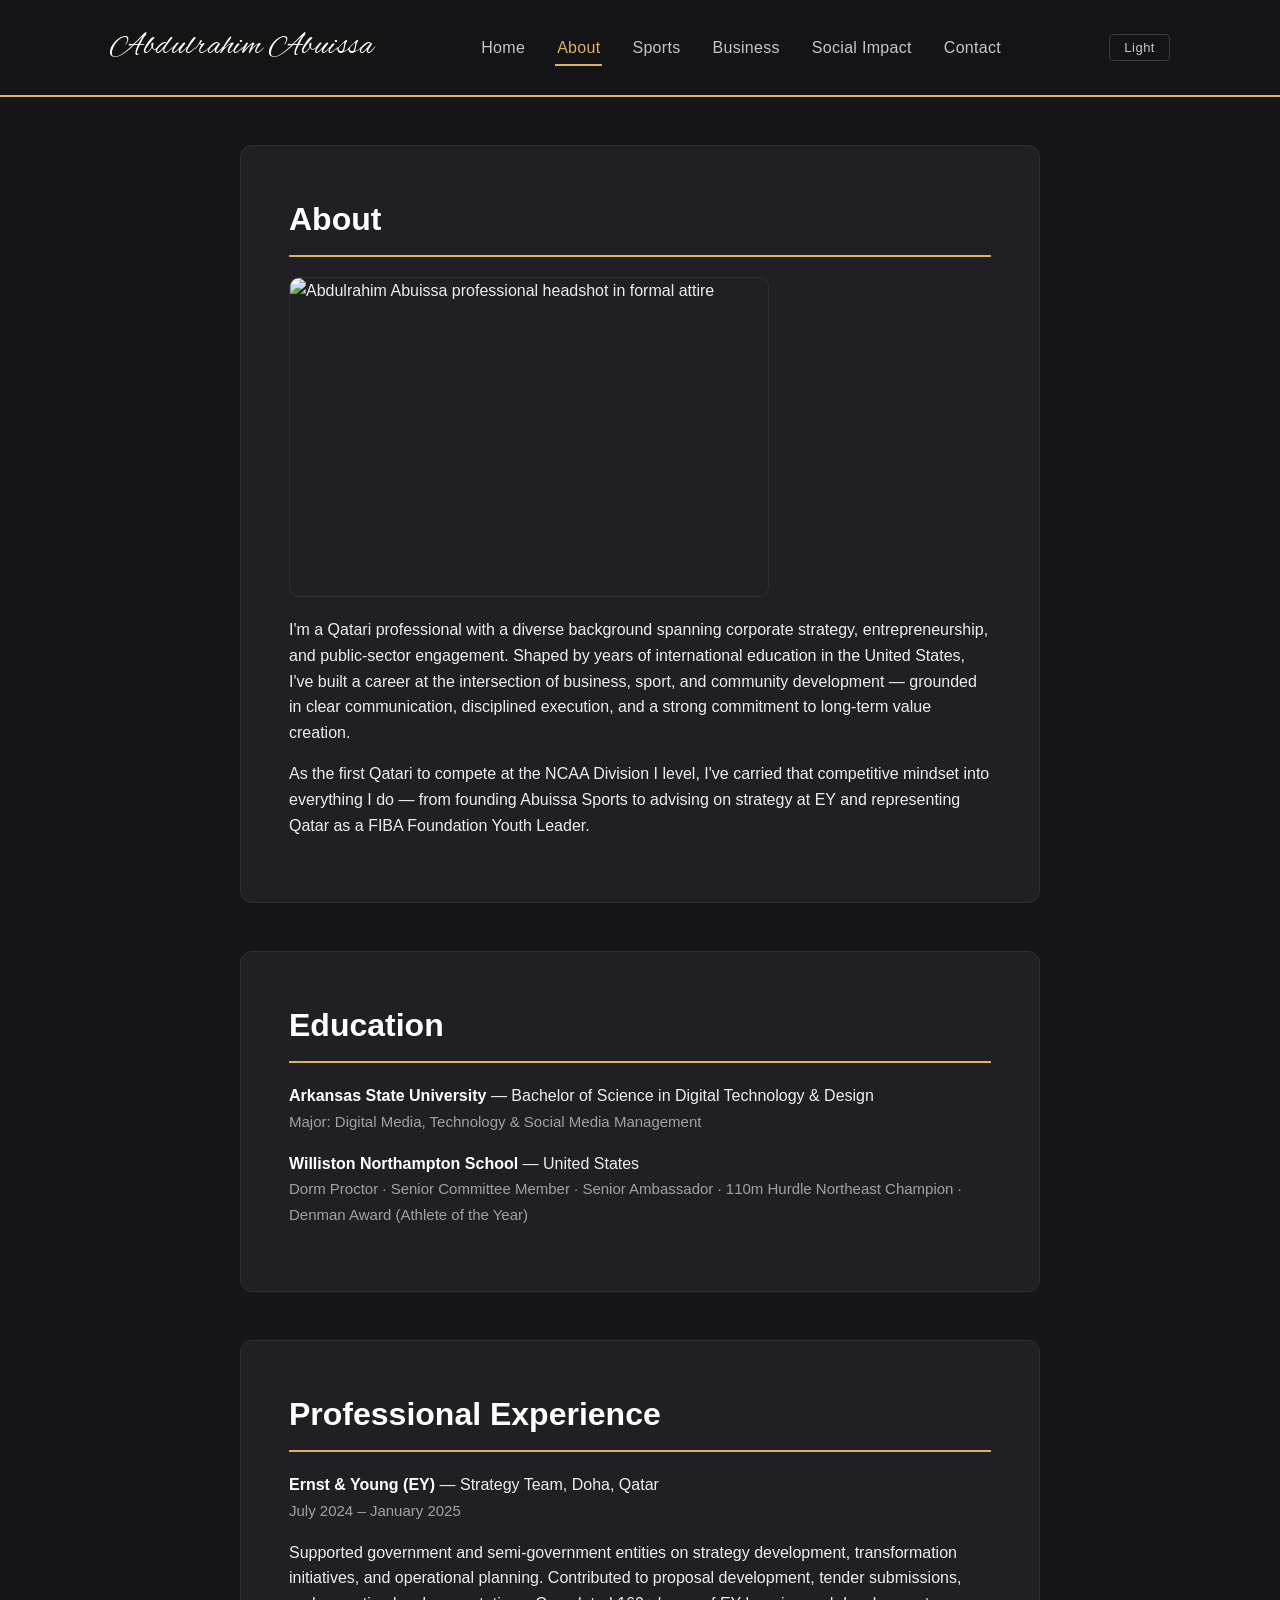
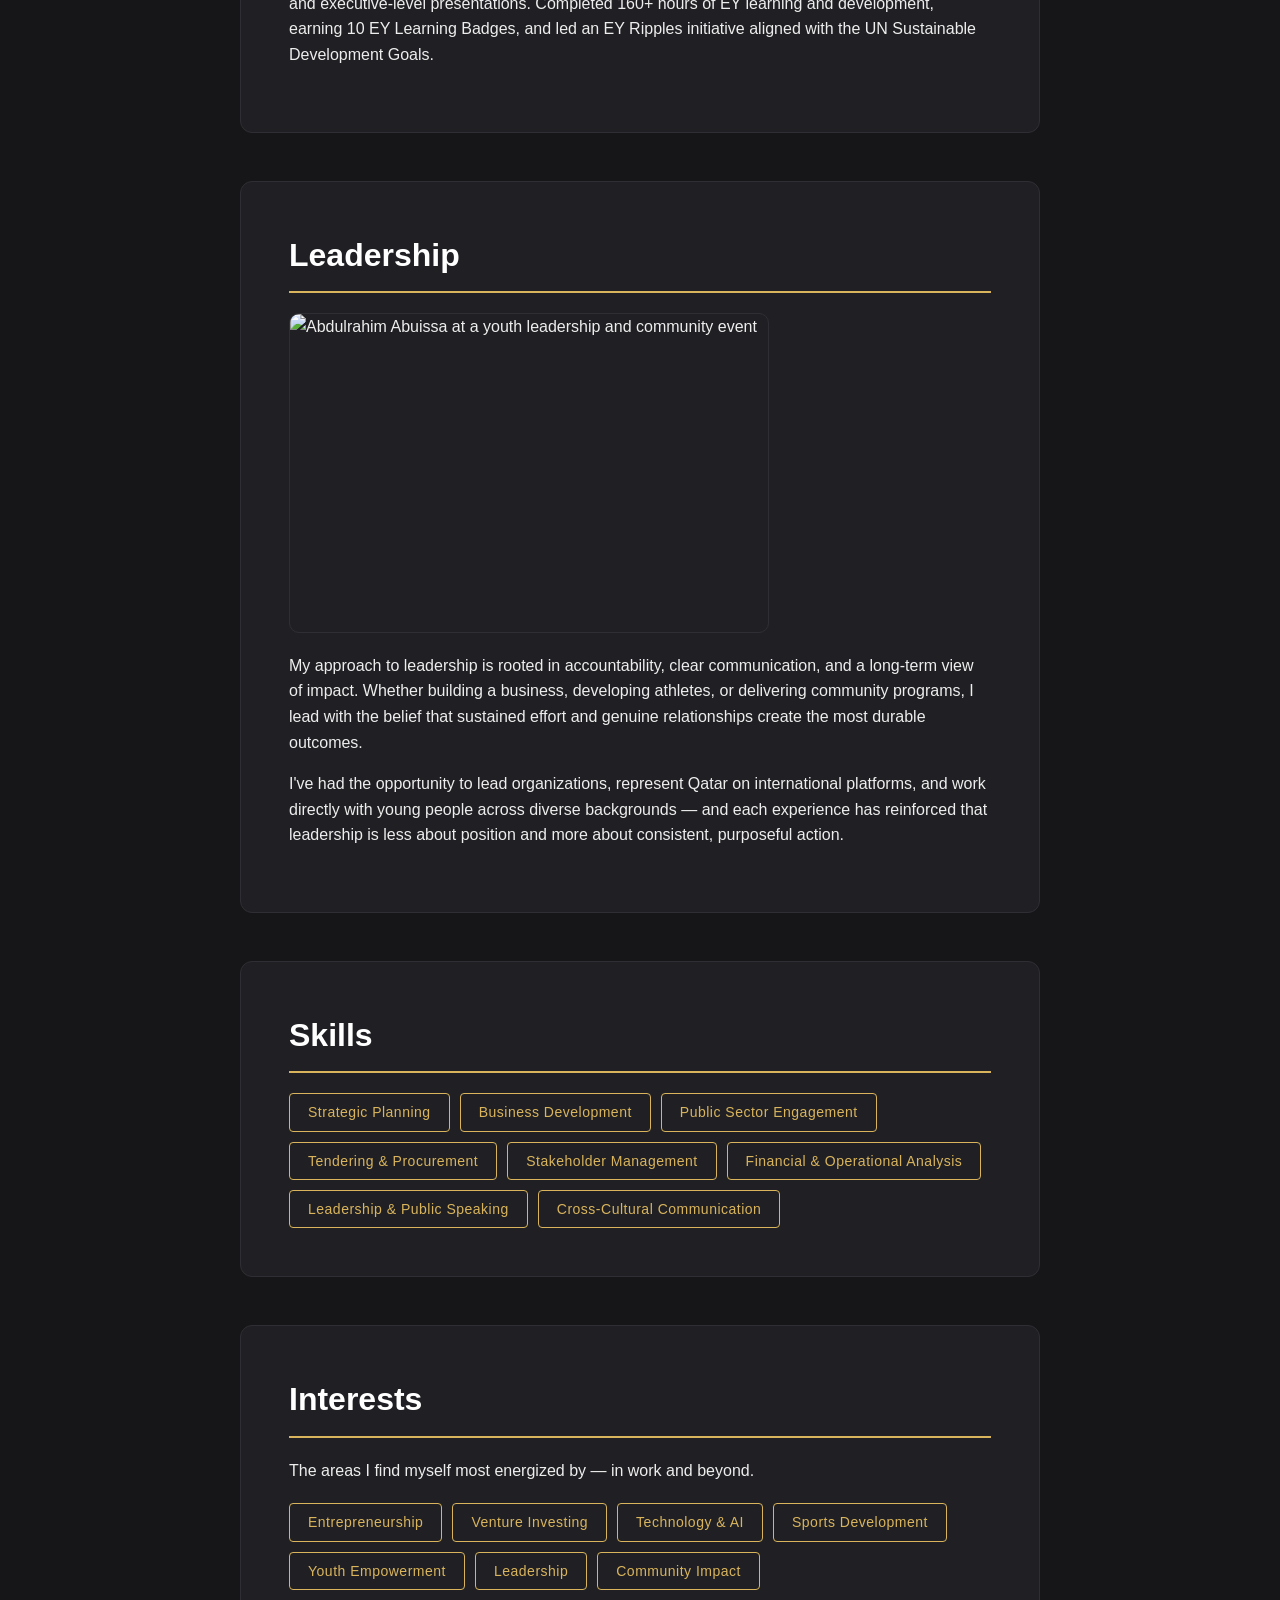
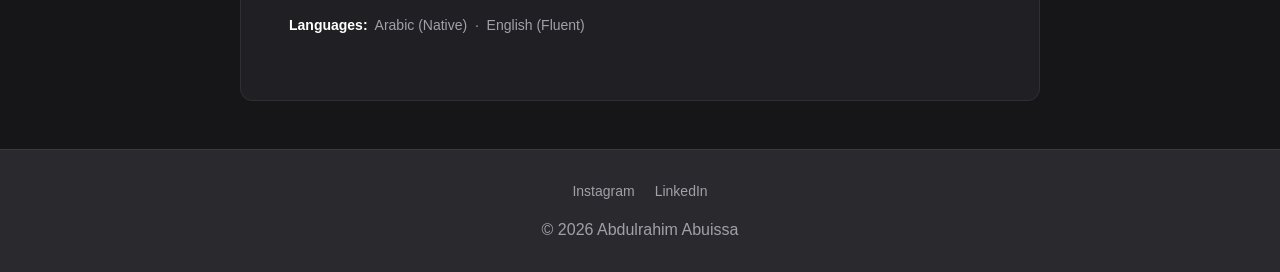
==== commit c573d835: "nav bar order" ====
--- a/about.html
+++ b/about.html
@@ -18,9 +18,9 @@
             <ul class="nav-links">
                 <li><a href="index.html">Home</a></li>
                 <li><a href="about.html" class="active">About</a></li>
+                <li><a href="sports.html">Sports</a></li>
                 <li><a href="business.html">Business</a></li>
                 <li><a href="social-impact.html">Social Impact</a></li>
-                <li><a href="sports.html">Sports</a></li>
                 <li><a href="contact.html">Contact</a></li>
             </ul>
             <button class="theme-toggle" id="themeToggle">Light</button>
